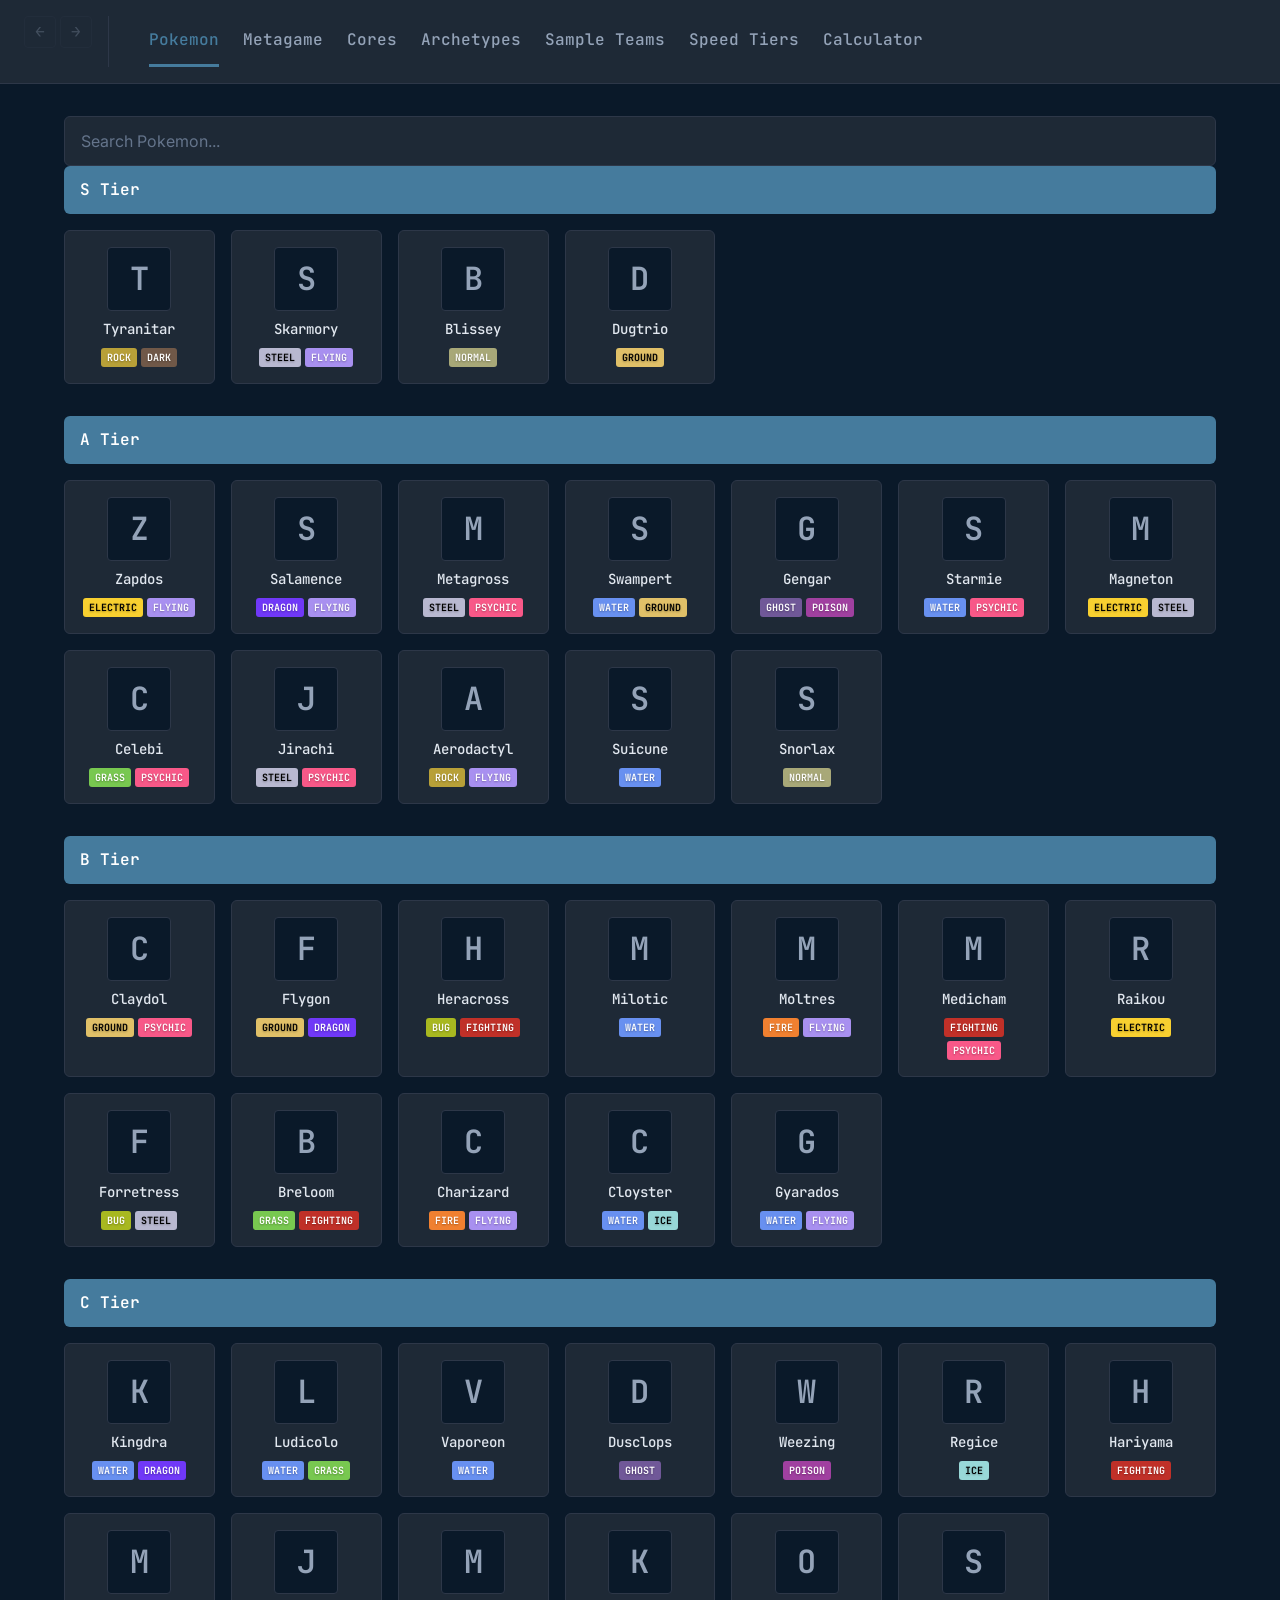
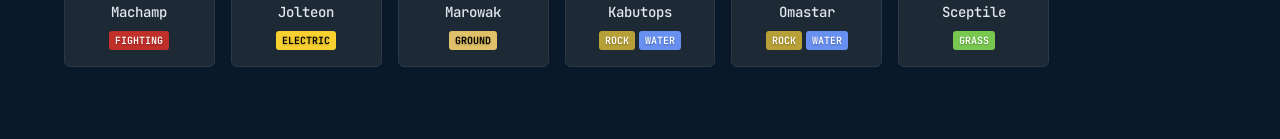
==== adv-ou/index.html @ 36fe1e34 "Fix nav buttons visibility and modal scroll reset - Give nav history buttons z-index 10000 to show a" ====
<!DOCTYPE html>
<html lang="en">
<head>
    <meta charset="UTF-8">
    <meta name="viewport" content="width=device-width, initial-scale=1.0">
    <title>ADV OU Knowledge Base</title>

    <!-- Google Fonts -->
    <link rel="preconnect" href="https://fonts.googleapis.com">
    <link rel="preconnect" href="https://fonts.gstatic.com" crossorigin>
    <link href="https://fonts.googleapis.com/css2?family=Inter:wght@400;500;600;700&family=JetBrains+Mono:wght@400;500;600;700&display=swap" rel="stylesheet">

    <!-- CSS -->
    <link rel="stylesheet" href="css/reset.css">
    <link rel="stylesheet" href="css/variables.css">
    <link rel="stylesheet" href="css/typography.css">
    <link rel="stylesheet" href="css/components.css">
    <link rel="stylesheet" href="css/layout.css">
    <link rel="stylesheet" href="css/utilities.css">

    <style>
        /* Legacy compatibility - maps old JS-generated styles to new design system */

        /* Section visibility (used by JS) */
        .section { display: none; }
        .section.active { display: block; animation: fadeIn var(--transition-normal); }

        /* Card styling overrides for JS-generated content */
        .card { margin-bottom: var(--space-4); }
        .card h2 { color: var(--color-sapphire); margin-bottom: var(--space-3); }
        .card h3 { margin-top: var(--space-4); margin-bottom: var(--space-2); }
        .card p, .card li { color: var(--color-text-secondary); }
        .card ul { padding-left: var(--space-5); margin: var(--space-2) 0; list-style: disc; }

        /* Pokemon header in detail view */
        .pokemon-header {
            display: flex;
            justify-content: space-between;
            align-items: center;
            flex-wrap: wrap;
            gap: var(--space-3);
            margin-bottom: var(--space-4);
        }

        /* Pokemon link badges (clickable Pokemon names) */
        .pokemon-link { cursor: pointer; }
        .pokemon-link:hover { opacity: 0.8; }

        /* Speed value highlight */
        .speed-value {
            font-family: var(--font-mono);
            font-weight: var(--font-weight-semibold);
            color: var(--color-electric);
        }

        /* Highlight effect for navigation */
        .highlight {
            animation: highlightPulse 2s ease-out;
        }

        @keyframes highlightPulse {
            0% { box-shadow: 0 0 0 4px var(--color-sapphire); }
            100% { box-shadow: none; }
        }

        /* Link tags for cores/archetypes */
        .link-tag {
            display: inline-block;
            font-family: var(--font-mono);
            font-size: var(--text-xs);
            padding: var(--space-1) var(--space-2);
            margin: 2px;
            border-radius: var(--radius-sm);
            background: var(--color-bg-primary);
            border: 1px solid var(--color-sapphire);
            color: var(--color-sapphire);
            cursor: pointer;
            transition: all var(--transition-fast);
        }

        .link-tag:hover {
            background: var(--color-sapphire);
            color: white;
        }

        .link-tag.team-link {
            border-color: var(--color-emerald);
            color: var(--color-emerald);
        }

        .link-tag.team-link:hover {
            background: var(--color-emerald);
            color: white;
        }

        /* Navigation history buttons - must be above modal */
        .nav-history-buttons {
            display: flex;
            gap: 4px;
            margin-right: var(--space-4);
            padding-right: var(--space-4);
            border-right: 1px solid var(--color-border);
            position: relative;
            z-index: 10000;
        }

        .nav-history-btn {
            background: var(--color-bg-surface);
            color: var(--color-text-primary);
            border: 1px solid var(--color-border);
            border-radius: var(--radius-sm);
            width: 32px;
            height: 32px;
            font-size: 16px;
            cursor: pointer;
            transition: all var(--transition-fast);
            display: flex;
            align-items: center;
            justify-content: center;
            font-family: var(--font-mono);
            position: relative;
            z-index: 10000;
        }

        /* Active/enabled state */
        .nav-history-btn:not(:disabled):hover {
            background: var(--color-sapphire);
            border-color: var(--color-sapphire);
            color: white;
            transform: translateY(-1px);
        }

        .nav-history-btn:not(:disabled):active {
            transform: translateY(0);
        }

        /* Disabled state - looks unavailable, not error */
        .nav-history-btn:disabled {
            opacity: 0.3;
            cursor: not-allowed;
            background: var(--color-bg-surface);
            border-color: var(--color-border);
            color: var(--color-text-secondary);
        }

        /* Remove any red/error styling */
        .nav-history-btn:disabled::before {
            content: none;
        }

        /* Highlighted set in Pokemon detail */
        .set-highlighted {
            border: 2px solid var(--color-sapphire) !important;
            box-shadow: 0 0 12px rgba(69, 123, 157, 0.4);
        }

        /* Modal scroll lock - when body is locked */
        body.modal-open {
            overflow: hidden !important;
        }
    </style>
</head>
<body>
    <!-- Navigation -->
    <nav class="nav-tabs">
        <div class="nav-history-buttons">
            <button id="nav-back" class="nav-history-btn" onclick="navigateBack()" disabled title="Go Back">←</button>
            <button id="nav-forward" class="nav-history-btn" onclick="navigateForward()" disabled title="Go Forward">→</button>
        </div>
        <a href="#" class="nav-tab active" data-section="pokemon">Pokemon</a>
        <a href="#" class="nav-tab" data-section="metagame">Metagame</a>
        <a href="#" class="nav-tab" data-section="cores">Cores</a>
        <a href="#" class="nav-tab" data-section="archetypes">Archetypes</a>
        <a href="#" class="nav-tab" data-section="teams">Sample Teams</a>
        <a href="#" class="nav-tab" data-section="speed">Speed Tiers</a>
        <a href="#" class="nav-tab" data-section="calculator">Calculator</a>
    </nav>

    <!-- Main Content -->
    <main class="main-content">
        <div class="container">
        <!-- Pokemon Section -->
        <section id="pokemon" class="section active">
            <input type="text" class="search-box" id="pokemon-search" placeholder="Search Pokemon...">
            <div id="pokemon-list"></div>
        </section>

        <!-- Metagame Section -->
        <section id="metagame" class="section">
            <div id="metagame-content"></div>
        </section>

        <!-- Cores Section -->
        <section id="cores" class="section">
            <div id="cores-content"></div>
        </section>

        <!-- Archetypes Section -->
        <section id="archetypes" class="section">
            <div id="archetypes-content"></div>
        </section>

        <!-- Sample Teams Section -->
        <section id="teams" class="section">
            <input type="text" class="search-box" id="teams-search" placeholder="Search teams by name, Pokemon, or archetype...">
            <div id="teams-content"></div>
        </section>

        <!-- Speed Tiers Section -->
        <section id="speed" class="section">
            <div id="speed-content"></div>
        </section>

        <!-- Calculator Section -->
        <section id="calculator" class="section">
            <div class="calc-section">
                <h2 class="card-title mb-4">Damage Calculator</h2>
                <p class="text-secondary mb-4">Select attacker, defender, and move to calculate damage.</p>

                <label class="font-medium text-sm mb-1 block">Attacker:</label>
                <select class="calc-select" id="calc-attacker"></select>

                <label class="font-medium text-sm mb-1 block mt-3">Attacker Set:</label>
                <select class="calc-select" id="calc-attacker-set"></select>

                <label class="font-medium text-sm mb-1 block mt-3">Move:</label>
                <select class="calc-select" id="calc-move"></select>

                <label class="font-medium text-sm mb-1 block mt-3">Defender:</label>
                <select class="calc-select" id="calc-defender"></select>

                <label class="font-medium text-sm mb-1 block mt-3">Defender Set:</label>
                <select class="calc-select" id="calc-defender-set"></select>

                <button class="calc-btn" id="calc-btn">Calculate Damage</button>

                <div class="calc-result hidden" id="calc-result"></div>
            </div>
        </section>
        </div><!-- /.container -->
    </main>

    <!-- Detail View Modal -->
    <div class="detail-view" id="detail-view">
        <div class="detail-content" id="detail-content"></div>
    </div>

    <script>
        // Global data storage
        let pokemonData = {};
        let metagameData = {};
        let sampleTeamsData = {};
        let speedTiersData = {};

        // Type colors
        const typeColors = {
            'Normal': '#A8A878', 'Fire': '#F08030', 'Water': '#6890F0',
            'Electric': '#F8D030', 'Grass': '#78C850', 'Ice': '#98D8D8',
            'Fighting': '#C03028', 'Poison': '#A040A0', 'Ground': '#E0C068',
            'Flying': '#A890F0', 'Psychic': '#F85888', 'Bug': '#A8B820',
            'Rock': '#B8A038', 'Ghost': '#705898', 'Dragon': '#7038F8',
            'Dark': '#705848', 'Steel': '#B8B8D0'
        };

        // =========================
        // Sprite System
        // =========================

        // Normalize Pokemon name for sprite URL (handles special cases)
        function normalizePokemonName(name) {
            if (!name) return '';
            return name
                .toLowerCase()
                .replace(/['']/g, '')      // Remove apostrophes (Mr. Mime -> mr-mime)
                .replace(/[.]/g, '')       // Remove periods (Mr. -> Mr)
                .replace(/♀/g, '-f')       // Female symbol
                .replace(/♂/g, '-m')       // Male symbol
                .replace(/\s+/g, '')       // Remove spaces
                .replace(/:/g, '')         // Remove colons
                .replace(/-o$/g, '-o')     // Keep -o suffix (Porygon2 special case)
                .replace(/é/g, 'e');       // Accent characters
        }

        // Special name mappings for Pokemon Showdown sprites
        const spriteNameMap = {
            'nidoran-f': 'nidoranf',
            'nidoran-m': 'nidoranm',
            'mr.mime': 'mrmime',
            'mr. mime': 'mrmime',
            'ho-oh': 'hooh',
            'porygon2': 'porygon2',
            'porygon-z': 'porygonz'
        };

        // Get sprite URL for a Pokemon (uses Pokemon Showdown Gen 3 sprites)
        function getSpriteUrl(name) {
            let normalized = normalizePokemonName(name);
            // Check for special mappings
            if (spriteNameMap[normalized]) {
                normalized = spriteNameMap[normalized];
            }
            // Pokemon Showdown Gen 3 sprites (front)
            return `https://play.pokemonshowdown.com/sprites/gen3/${normalized}.png`;
        }

        // Get animated sprite URL (for detail views)
        function getAnimatedSpriteUrl(name) {
            let normalized = normalizePokemonName(name);
            if (spriteNameMap[normalized]) {
                normalized = spriteNameMap[normalized];
            }
            // Pokemon Showdown animated sprites
            return `https://play.pokemonshowdown.com/sprites/ani/${normalized}.gif`;
        }

        // Create sprite element with fallback
        function createSprite(name, size = 40, animated = false) {
            const url = animated ? getAnimatedSpriteUrl(name) : getSpriteUrl(name);
            const fallbackInitial = name ? name.charAt(0).toUpperCase() : '?';
            return `<img
                src="${url}"
                alt="${name}"
                class="pokemon-sprite"
                style="width: ${size}px; height: ${size}px; image-rendering: pixelated;"
                onerror="this.style.display='none'; this.nextElementSibling.style.display='inline-flex';"
            ><span class="sprite-fallback" style="display: none; width: ${size}px; height: ${size}px; font-size: ${Math.floor(size/2)}px;">${fallbackInitial}</span>`;
        }

        // =========================
        // Pokepaste Export
        // =========================

        // Generate Pokepaste format for a set
        function generatePokepaste(pokemonName, ability, set) {
            const lines = [];
            // Pokemon @ Item
            lines.push(`${pokemonName} @ ${set.item}`);
            // Ability
            lines.push(`Ability: ${ability}`);
            // EVs
            lines.push(`EVs: ${set.evs}`);
            // Nature
            const nature = set.nature.split(' / ')[0]; // Take first if multiple options
            lines.push(`${nature} Nature`);
            // Moves
            set.moves.forEach(move => {
                // Clean up move names (handle "Move1 / Move2" options)
                const cleanMove = move.split(' / ')[0];
                lines.push(`- ${cleanMove}`);
            });
            return lines.join('\n');
        }

        // Copy to clipboard function
        function copyPokepaste(pokemonKey, setKey) {
            const mon = pokemonData.pokemon[pokemonKey];
            if (!mon || !mon.sets || !mon.sets[setKey]) return;

            const paste = generatePokepaste(mon.name, mon.ability, mon.sets[setKey]);

            navigator.clipboard.writeText(paste).then(() => {
                // Show feedback
                const btn = document.querySelector(`[data-copy="${pokemonKey}-${setKey}"]`);
                if (btn) {
                    const originalText = btn.textContent;
                    btn.textContent = 'Copied!';
                    btn.classList.add('btn-success');
                    setTimeout(() => {
                        btn.textContent = originalText;
                        btn.classList.remove('btn-success');
                    }, 1500);
                }
            }).catch(err => {
                console.error('Failed to copy:', err);
                alert('Failed to copy to clipboard');
            });
        }

        // Move type database (common ADV OU moves)
        const moveTypes = {
            // Normal
            'Body Slam': 'Normal', 'Double-Edge': 'Normal', 'Explosion': 'Normal', 'Facade': 'Normal',
            'Fake Out': 'Normal', 'Frustration': 'Normal', 'Hyper Beam': 'Normal', 'Protect': 'Normal',
            'Rapid Spin': 'Normal', 'Return': 'Normal', 'Self-Destruct': 'Normal', 'Selfdestruct': 'Normal',
            'Wish': 'Normal', 'Substitute': 'Normal', 'Baton Pass': 'Normal', 'Roar': 'Normal',
            'Whirlwind': 'Normal', 'Belly Drum': 'Normal', 'Soft-Boiled': 'Normal', 'Softboiled': 'Normal',
            'Heal Bell': 'Normal', 'Aromatherapy': 'Normal', 'Sleep Talk': 'Normal', 'Swords Dance': 'Normal',
            // Fire
            'Fire Blast': 'Fire', 'Flamethrower': 'Fire', 'Overheat': 'Fire', 'Will-O-Wisp': 'Fire',
            'Hidden Power Fire': 'Fire', 'HP Fire': 'Fire', 'Sunny Day': 'Fire', 'Fire Punch': 'Fire',
            // Water
            'Surf': 'Water', 'Hydro Pump': 'Water', 'Ice Beam': 'Ice', 'Rain Dance': 'Water',
            'Waterfall': 'Water', 'Hidden Power Water': 'Water',
            // Electric
            'Thunderbolt': 'Electric', 'Thunder': 'Electric', 'Thunder Wave': 'Electric',
            'Hidden Power Electric': 'Electric', 'Volt Tackle': 'Electric',
            // Grass
            'Giga Drain': 'Grass', 'Leech Seed': 'Grass', 'Hidden Power Grass': 'Grass', 'HP Grass': 'Grass',
            'Spore': 'Grass', 'Sleep Powder': 'Grass', 'Stun Spore': 'Grass', 'Synthesis': 'Grass',
            // Ice
            'Ice Beam': 'Ice', 'Blizzard': 'Ice', 'Ice Punch': 'Ice', 'Hidden Power Ice': 'Ice', 'HP Ice': 'Ice',
            // Fighting
            'Focus Punch': 'Fighting', 'Brick Break': 'Fighting', 'Cross Chop': 'Fighting',
            'Hi Jump Kick': 'Fighting', 'Superpower': 'Fighting', 'Mach Punch': 'Fighting',
            'Sky Uppercut': 'Fighting', 'Bulk Up': 'Fighting', 'Counter': 'Fighting',
            // Poison
            'Sludge Bomb': 'Poison', 'Toxic': 'Poison', 'Poison Jab': 'Poison',
            // Ground
            'Earthquake': 'Ground', 'Hidden Power Ground': 'Ground', 'HP Ground': 'Ground',
            'Spikes': 'Ground', 'Sand-Attack': 'Ground',
            // Flying
            'Aerial Ace': 'Flying', 'Drill Peck': 'Flying', 'Hidden Power Flying': 'Flying', 'HP Flying': 'Flying',
            'Sky Attack': 'Flying',
            // Psychic
            'Psychic': 'Psychic', 'Calm Mind': 'Psychic', 'Hypnosis': 'Psychic', 'Rest': 'Psychic',
            'Reflect': 'Psychic', 'Light Screen': 'Psychic', 'Trick': 'Psychic', 'Agility': 'Psychic',
            'Recover': 'Normal', 'Cosmic Power': 'Psychic',
            // Bug
            'Megahorn': 'Bug', 'Signal Beam': 'Bug', 'Hidden Power Bug': 'Bug', 'HP Bug': 'Bug',
            'Silver Wind': 'Bug', 'U-turn': 'Bug',
            // Rock
            'Rock Slide': 'Rock', 'Stone Edge': 'Rock', 'Hidden Power Rock': 'Rock', 'HP Rock': 'Rock',
            'Stealth Rock': 'Rock', 'Rock Tomb': 'Rock', 'Sandstorm': 'Rock',
            // Ghost
            'Shadow Ball': 'Ghost', 'Shadow Punch': 'Ghost', 'Destiny Bond': 'Ghost', 'Memento': 'Dark',
            'Pain Split': 'Normal', 'Perish Song': 'Normal',
            // Dragon
            'Dragon Claw': 'Dragon', 'Dragon Dance': 'Dragon', 'Dragonbreath': 'Dragon',
            'Outrage': 'Dragon', 'Hidden Power Dragon': 'Dragon',
            // Dark
            'Crunch': 'Dark', 'Pursuit': 'Dark', 'Taunt': 'Dark', 'Knock Off': 'Dark', 'Thief': 'Dark',
            'Mean Look': 'Normal', 'Torment': 'Dark',
            // Steel
            'Meteor Mash': 'Steel', 'Iron Tail': 'Steel', 'Metal Claw': 'Steel', 'Hidden Power Steel': 'Steel',
            // Status/Other commonly seen
            'Seismic Toss': 'Fighting', 'Night Shade': 'Ghost', 'Haze': 'Ice', 'Encore': 'Normal',
            'Disable': 'Normal', 'Endure': 'Normal', 'Flail': 'Normal', 'Reversal': 'Fighting',
            'Mirror Coat': 'Psychic', 'Refresh': 'Normal', 'Thunder Punch': 'Electric', 'Ice Punch': 'Ice',
            'Fire Punch': 'Fire', 'Dynamic Punch': 'Fighting', 'Thunderpunch': 'Electric', 'Firepunch': 'Fire',
            'Icepunch': 'Ice'
        };

        // Helper: Get move badge with type color
        function createMoveBadge(moveName) {
            const type = moveTypes[moveName] || 'Normal';
            const bgColor = typeColors[type] || '#A8A878';
            const textColor = getTextColor(bgColor);
            return `<span class="move-badge" style="background: ${bgColor}; color: ${textColor}; border: none;">${moveName}</span>`;
        }

        // Helper: Get Pokemon key from name
        function getPokemonKeyByName(name) {
            const pokemon = pokemonData.pokemon || {};
            for (const [key, mon] of Object.entries(pokemon)) {
                if (mon.name.toLowerCase() === name.toLowerCase()) return key;
            }
            return null;
        }

        // Helper: Calculate if text should be light or dark based on background
        function getTextColor(hexColor) {
            const hex = hexColor.replace('#', '');
            const r = parseInt(hex.substr(0, 2), 16);
            const g = parseInt(hex.substr(2, 2), 16);
            const b = parseInt(hex.substr(4, 2), 16);
            const brightness = (r * 299 + g * 587 + b * 114) / 1000;
            return brightness > 128 ? '#000000' : '#FFFFFF';
        }

        // Helper: Get type gradient and text color for a Pokemon name
        function getTypeStyle(name) {
            const key = getPokemonKeyByName(name);
            if (!key) return { gradient: 'linear-gradient(90deg, #705898, #705898)', textColor: '#FFFFFF' };
            const mon = pokemonData.pokemon[key];
            if (!mon || !mon.types) return { gradient: 'linear-gradient(90deg, #705898, #705898)', textColor: '#FFFFFF' };

            const type1 = typeColors[mon.types[0]] || '#705898';
            const type2 = mon.types[1] ? typeColors[mon.types[1]] : type1;
            // Use darker of the two type colors to determine text color
            const textColor = getTextColor(type1);
            return {
                gradient: `linear-gradient(90deg, ${type1} 50%, ${type2} 50%)`,
                textColor: textColor
            };
        }

        // Helper: Create clickable Pokemon badge with sprite and type colors
        function createPokemonBadge(name, showSprite = true) {
            const key = getPokemonKeyByName(name);
            const style = getTypeStyle(name);
            const onclick = key ? `onclick="showPokemonDetail('${key}')"` : '';
            const spriteHtml = showSprite ? createSprite(name, 36) : '';
            return `<span class="pokemon-badge" ${onclick} style="background: ${style.gradient}; color: ${style.textColor}; cursor: ${key ? 'pointer' : 'default'}; text-shadow: ${style.textColor === '#000000' ? 'none' : '1px 1px 2px rgba(0,0,0,0.5)'};">${spriteHtml}<span class="pokemon-badge-name">${name}</span></span>`;
        }

        // Helper: Create sprite-only display (for team grids)
        function createSpriteOnly(name, size = 48) {
            const key = getPokemonKeyByName(name);
            const onclick = key ? `onclick="showPokemonDetail('${key}')"` : '';
            return `<div class="sprite-container" ${onclick} title="${name}" style="cursor: ${key ? 'pointer' : 'default'};">
                ${createSprite(name, size)}
                <span class="sprite-label">${name}</span>
            </div>`;
        }

        // =========================
        // Modular Linking System
        // =========================

        // Normalize Pokemon name for comparison
        function normalizeName(name) {
            return name.toLowerCase().replace(/[^a-z0-9]/g, '');
        }

        // Check if a Pokemon list contains a specific Pokemon
        function listContainsPokemon(list, pokemon) {
            const normalizedPokemon = normalizeName(pokemon);
            return list.some(p => normalizeName(p) === normalizedPokemon);
        }

        // Check if a Pokemon list contains ALL Pokemon from another list
        function listContainsAllPokemon(haystack, needles) {
            return needles.every(needle => listContainsPokemon(haystack, needle));
        }

        // Find ALL teams that contain ALL of the given Pokemon
        function findTeamsContainingPokemon(pokemonList) {
            const teams = sampleTeamsData.sample_teams || {};
            const matches = [];

            Object.entries(teams).forEach(([archKey, archetype]) => {
                archetype.teams.forEach(team => {
                    if (listContainsAllPokemon(team.team, pokemonList)) {
                        matches.push({
                            teamName: team.name,
                            teamId: team.name.toLowerCase().replace(/[^a-z0-9]/g, '-'),
                            archetype: archetype.archetype,
                            author: team.author,
                            pokemon: team.team
                        });
                    }
                });
            });

            return matches;
        }

        // Find ALL archetypes that have ALL of the given Pokemon in their key_pokemon
        function findArchetypesContainingPokemon(pokemonList) {
            const archetypes = metagameData.archetypes || {};
            const matches = [];

            Object.entries(archetypes).forEach(([key, arch]) => {
                if (listContainsAllPokemon(arch.key_pokemon || [], pokemonList)) {
                    matches.push({ key, name: arch.name, keyPokemon: arch.key_pokemon });
                }
            });

            return matches;
        }

        // Find ALL cores where ALL Pokemon are in the given list
        function findCoresInPokemonList(pokemonList) {
            const cores = metagameData.key_cores || {};
            const matches = [];

            Object.entries(cores).forEach(([key, core]) => {
                if (listContainsAllPokemon(pokemonList, core.pokemon)) {
                    matches.push({ key, pokemon: core.pokemon, type: core.type });
                }
            });

            return matches;
        }

        // Parse a key feature to extract Pokemon and set hint
        // Handles: "HP Fire Magneton" -> link to Magneton's HP Fire set
        // Handles: "Crocune" -> link to Suicune's Calm Mind set
        // Handles: "SkarmBliss" -> link to Skarmory + Blissey core
        function parseFeature(feature) {
            const featureLower = feature.toLowerCase();

            // Known Pokemon names to look for
            const pokemonNames = Object.keys(pokemonData.pokemon || {});

            // Famous set nicknames (direct Pokemon + set mapping)
            const famousSetNames = {
                'crocune': { pokemon: 'suicune', setHint: 'calm_mind' },
                'manacune': { pokemon: 'suicune', setHint: 'calm' },
                'mixmence': { pokemon: 'salamence', setHint: 'mixed' },
                'mixed salamence': { pokemon: 'salamence', setHint: 'mixed' },
                'mixtar': { pokemon: 'tyranitar', setHint: 'mixed' },
                'ddtar': { pokemon: 'tyranitar', setHint: 'dragon_dance' },
                'dd tyranitar': { pokemon: 'tyranitar', setHint: 'dragon_dance' },
                'bkctar': { pokemon: 'tyranitar', setHint: 'physical' },
                'houdini': { pokemon: 'metagross', setHint: 'choice_band' },
                'houdini metagross': { pokemon: 'metagross', setHint: 'choice_band' }
            };

            // Check for famous set names first
            for (const [pattern, info] of Object.entries(famousSetNames)) {
                if (featureLower.includes(pattern)) {
                    const pokemonKey = Object.keys(pokemonData.pokemon || {}).find(k =>
                        pokemonData.pokemon[k].name.toLowerCase() === info.pokemon
                    );
                    if (pokemonKey) {
                        const mon = pokemonData.pokemon[pokemonKey];
                        // Find matching set
                        if (mon.sets) {
                            const matchedSet = Object.keys(mon.sets).find(sk =>
                                sk.toLowerCase().includes(info.setHint) || info.setHint.includes(sk.toLowerCase())
                            );
                            if (matchedSet) {
                                return { type: 'pokemonSet', pokemonKey, setKey: matchedSet };
                            }
                        }
                        return { type: 'pokemon', pokemonKey };
                    }
                }
            }

            // Core patterns (compound names and full names)
            const corePatterns = {
                'skarmbliss': ['Skarmory', 'Blissey'],
                'skarm bliss': ['Skarmory', 'Blissey'],
                'skarmdug': ['Skarmory', 'Dugtrio'],
                'skarm dug': ['Skarmory', 'Dugtrio'],
                'skarmmag': ['Skarmory', 'Magneton'],
                'skarm mag': ['Skarmory', 'Magneton'],
                'dragmag': ['Salamence', 'Magneton'],
                'drag mag': ['Salamence', 'Magneton'],
                'magnecune': ['Magneton', 'Suicune'],
                'magcune': ['Magneton', 'Suicune'],
                'mag cune': ['Magneton', 'Suicune'],
                'magneton suicune': ['Magneton', 'Suicune'],
                'zapdug': ['Zapdos', 'Dugtrio'],
                'zap dug': ['Zapdos', 'Dugtrio'],
                'zapdos dugtrio': ['Zapdos', 'Dugtrio'],
                'milodol': ['Milotic', 'Claydol'],
                'milo dol': ['Milotic', 'Claydol'],
                'cunedol': ['Suicune', 'Claydol'],
                'cune dol': ['Suicune', 'Claydol'],
                'magdol': ['Magneton', 'Claydol'],
                'mag dol': ['Magneton', 'Claydol'],
                'forredol': ['Forretress', 'Claydol'],
                'forre dol': ['Forretress', 'Claydol'],
                'aerobi': ['Aerodactyl', 'Tyranitar'],
                'aero bi': ['Aerodactyl', 'Tyranitar']
            };

            // Check for core pattern
            for (const [pattern, corePokemon] of Object.entries(corePatterns)) {
                if (featureLower.includes(pattern)) {
                    return { type: 'core', pokemon: corePokemon };
                }
            }

            // Set hint patterns (look for these in features containing Pokemon names)
            const setHintPatterns = {
                'hp fire': 'hp_fire',
                'hp ice': 'hp_ice',
                'hp grass': 'hp_grass',
                'hp ground': 'hp_ground',
                'hp bug': 'hp_bug',
                'choice band': 'choice_band',
                'banded': 'choice_band',
                'cb ': 'choice_band',
                'dragon dance': 'dragon_dance',
                'dd ': 'dragon_dance',
                'calm mind': 'calm_mind',
                'cm ': 'calm_mind',
                'swords dance': 'swords_dance',
                'sd ': 'swords_dance',
                'agility': 'agility',
                'substitute': 'substitute',
                'sub ': 'substitute',
                'rest': 'rest',
                'offensive': 'offensive',
                'defensive': 'defensive',
                'physical': 'physical',
                'special': 'special',
                'mixed': 'mixed',
                'lead': 'lead',
                'liechi': 'liechi',
                'salac': 'salac',
                'curse': 'curse',
                'wish': 'wish',
                'endeavor': 'endeavor',
                'baton pass': 'baton_pass'
            };

            // Try to find a Pokemon name in the feature
            for (const pokemonKey of pokemonNames) {
                const mon = pokemonData.pokemon[pokemonKey];
                if (!mon) continue;

                const monNameLower = mon.name.toLowerCase();
                if (featureLower.includes(monNameLower)) {
                    // Found a Pokemon, now look for a set hint
                    let setHint = null;

                    // Check for set hint patterns
                    for (const [pattern, hint] of Object.entries(setHintPatterns)) {
                        if (featureLower.includes(pattern)) {
                            setHint = hint;
                            break;
                        }
                    }

                    // Try to match set key in the Pokemon's sets
                    if (setHint && mon.sets) {
                        const matchedSet = Object.keys(mon.sets).find(sk => {
                            const setNameLower = mon.sets[sk].name.toLowerCase();
                            return sk.toLowerCase().includes(setHint) ||
                                   setHint.includes(sk.toLowerCase()) ||
                                   setNameLower.includes(setHint.replace('_', ' '));
                        });
                        if (matchedSet) {
                            return { type: 'pokemonSet', pokemonKey, setKey: matchedSet };
                        }
                    }

                    return { type: 'pokemon', pokemonKey };
                }
            }

            // Check for archetype keywords
            const archetypeKeywords = {
                'spikes offense': 'spikes_offense',
                'spikes stall': 'stall',
                'special offense': 'special_offense_dugtrio',
                'hyper offense': 'hyper_offense',
                'tss': 'tss_balance',
                'balance': 'tss_balance',
                'stall': 'stall',
                'rain': 'rain_dance',
                'superman': 'superman',
                'breloom charizard': 'breloom_charizard_offense'
            };

            for (const [keyword, archKey] of Object.entries(archetypeKeywords)) {
                if (featureLower.includes(keyword)) {
                    const archetypes = metagameData.archetypes || {};
                    if (archetypes[archKey]) {
                        return { type: 'archetype', key: archKey, name: archetypes[archKey].name };
                    }
                }
            }

            // Try to match archetype names directly
            const archetypes = metagameData.archetypes || {};
            for (const [key, arch] of Object.entries(archetypes)) {
                const archNameLower = arch.name.toLowerCase();
                if (featureLower.includes(archNameLower) ||
                    archNameLower.includes(featureLower) ||
                    featureLower.split(' ')[0] === archNameLower.split(' ')[0]) {
                    return { type: 'archetype', key, name: arch.name };
                }
            }

            return null;
        }

        // Show Pokemon detail with a specific set highlighted
        function showPokemonDetailWithSet(pokemonKey, setKey = null) {
            showPokemonDetail(pokemonKey, setKey);
        }

        // Legacy compatibility - find archetypes for core
        function findArchetypesForCore(corePokemon) {
            return findArchetypesContainingPokemon(corePokemon);
        }

        // Legacy compatibility - find teams for archetype (now uses Pokemon matching)
        function findTeamsForArchetype(archetypeKey, archetypeName) {
            const archetypes = metagameData.archetypes || {};
            const arch = archetypes[archetypeKey];
            if (!arch) return [];

            // Find teams that contain at least 2 of the archetype's key Pokemon
            const teams = sampleTeamsData.sample_teams || {};
            const matches = [];

            Object.entries(teams).forEach(([archKey, archetype]) => {
                archetype.teams.forEach(team => {
                    const overlap = (arch.key_pokemon || []).filter(kp =>
                        listContainsPokemon(team.team, kp)
                    );
                    // Match if team has at least 2 key Pokemon from the archetype
                    if (overlap.length >= 2) {
                        matches.push({
                            teamName: team.name,
                            teamId: team.name.toLowerCase().replace(/[^a-z0-9]/g, '-'),
                            archetype: archetype.archetype,
                            author: team.author,
                            matchedPokemon: overlap
                        });
                    }
                });
            });

            return matches;
        }

        // Find cores that match a key feature
        function findCoreByFeature(feature) {
            const parsed = parseFeature(feature);
            if (parsed && parsed.type === 'core') {
                // Find the core that matches these Pokemon
                const cores = metagameData.key_cores || {};
                for (const [key, core] of Object.entries(cores)) {
                    if (listContainsAllPokemon(core.pokemon, parsed.pokemon) &&
                        listContainsAllPokemon(parsed.pokemon, core.pokemon)) {
                        return { key, core };
                    }
                }
            }
            return null;
        }


        // Find archetype that matches a key feature
        function findArchetypeByFeature(feature) {
            const archetypes = metagameData.archetypes || {};
            const featureLower = feature.toLowerCase();

            for (const [key, arch] of Object.entries(archetypes)) {
                const archName = arch.name.toLowerCase();
                if (archName.includes(featureLower) || featureLower.includes(archName.split(' ')[0])) {
                    return { key, archetype: arch };
                }
            }
            return null;
        }

        // =========================
        // Navigation History (Enhanced)
        // =========================
        const navHistory = [];
        let navHistoryIndex = -1;

        // Helper: Get current tab ID
        function getCurrentTabId() {
            const activeTab = document.querySelector('.nav-tab.active');
            return activeTab ? activeTab.dataset.section : 'pokemon';
        }

        // Helper: Get current app state (includes modal state)
        function getCurrentState() {
            const detailView = document.getElementById('detail-view');
            const detailOpen = detailView && detailView.classList.contains('active');
            const detailContent = document.getElementById('detail-content');

            return {
                tabId: getCurrentTabId(),
                scrollY: detailOpen ? parseInt(document.body.dataset.scrollY || 0) : window.scrollY,
                modalType: detailOpen ? 'pokemon' : null,
                modalKey: detailOpen && detailContent ? detailContent.dataset.pokemonKey : null,
                highlightSet: detailOpen && detailContent ? detailContent.dataset.highlightSet : null,
                timestamp: Date.now()
            };
        }

        // Helper: Add state to history
        function addToHistory(state) {
            // Remove any forward history when making new navigation
            navHistory.splice(navHistoryIndex + 1);

            // Add new state
            navHistory.push(state);
            navHistoryIndex = navHistory.length - 1;

            // Update button states
            updateNavButtons();
        }

        // Helper: Restore a history state
        function restoreState(state) {
            // Close any open modals first (without adding to history)
            const detailView = document.getElementById('detail-view');
            if (detailView && detailView.classList.contains('active')) {
                detailView.classList.remove('active');
                unlockBodyScroll();
            }

            // Switch to correct tab
            document.querySelectorAll('.nav-tab').forEach(t => t.classList.remove('active'));
            document.querySelectorAll('.section').forEach(s => s.classList.remove('active'));

            const tab = document.querySelector(`[data-section="${state.tabId}"]`);
            const section = document.getElementById(state.tabId);

            if (tab) tab.classList.add('active');
            if (section) section.classList.add('active');

            // Restore scroll position
            window.scrollTo(0, state.scrollY || 0);

            // Re-open modal if it was open
            if (state.modalType === 'pokemon' && state.modalKey) {
                setTimeout(() => {
                    showPokemonDetailInternal(state.modalKey, state.highlightSet);
                }, 50);
            }
        }

        // Navigate to a specific tab and scroll to element
        function navigateToSection(tabId, elementId = null, addToHistoryFlag = true) {
            // Save current state to history before navigating
            if (addToHistoryFlag) {
                addToHistory(getCurrentState());
            }

            // Close any open modal first
            const detailView = document.getElementById('detail-view');
            if (detailView && detailView.classList.contains('active')) {
                detailView.classList.remove('active');
                unlockBodyScroll();
            }

            // Switch tab
            document.querySelectorAll('.nav-tab').forEach(t => t.classList.remove('active'));
            document.querySelectorAll('.section').forEach(s => s.classList.remove('active'));

            document.querySelector(`[data-section="${tabId}"]`).classList.add('active');
            document.getElementById(tabId).classList.add('active');

            window.scrollTo(0, 0);

            // Highlight element if specified
            if (elementId) {
                setTimeout(() => {
                    const el = document.getElementById(elementId);
                    if (el) {
                        el.scrollIntoView({ behavior: 'smooth', block: 'center' });
                        el.classList.add('highlight');
                        setTimeout(() => el.classList.remove('highlight'), 2000);
                    }
                }, 100);
            }
        }

        function navigateBack() {
            if (navHistoryIndex > 0) {
                navHistoryIndex--;
                const state = navHistory[navHistoryIndex];
                restoreState(state);
                updateNavButtons();
            }
        }

        function navigateForward() {
            if (navHistoryIndex < navHistory.length - 1) {
                navHistoryIndex++;
                const state = navHistory[navHistoryIndex];
                restoreState(state);
                updateNavButtons();
            }
        }

        function updateNavButtons() {
            const backBtn = document.getElementById('nav-back');
            const fwdBtn = document.getElementById('nav-forward');
            if (backBtn) backBtn.disabled = navHistoryIndex <= 0;
            if (fwdBtn) fwdBtn.disabled = navHistoryIndex >= navHistory.length - 1;
        }

        // =========================
        // Body Scroll Lock (for modals)
        // =========================
        function lockBodyScroll() {
            const scrollY = window.scrollY;
            document.body.dataset.scrollY = scrollY;
            document.body.style.overflow = 'hidden';
            document.body.style.position = 'fixed';
            document.body.style.top = `-${scrollY}px`;
            document.body.style.width = '100%';
            document.body.classList.add('modal-open');
        }

        function unlockBodyScroll() {
            const scrollY = document.body.dataset.scrollY;
            document.body.style.overflow = '';
            document.body.style.position = '';
            document.body.style.top = '';
            document.body.style.width = '';
            document.body.classList.remove('modal-open');

            if (scrollY) {
                window.scrollTo(0, parseInt(scrollY));
            }
        }

        // Handle key feature click - uses modular parseFeature system
        function handleFeatureClick(feature) {
            const parsed = parseFeature(feature);

            if (!parsed) return;

            switch (parsed.type) {
                case 'pokemonSet':
                    // Link to specific Pokemon set
                    showPokemonDetail(parsed.pokemonKey, parsed.setKey);
                    break;

                case 'pokemon':
                    // Link to Pokemon (no specific set)
                    showPokemonDetail(parsed.pokemonKey);
                    break;

                case 'core':
                    // Find the core that matches these Pokemon
                    const cores = metagameData.key_cores || {};
                    for (const [key, core] of Object.entries(cores)) {
                        if (listContainsAllPokemon(core.pokemon, parsed.pokemon) &&
                            listContainsAllPokemon(parsed.pokemon, core.pokemon)) {
                            navigateToSection('cores', `core-${key}`);
                            return;
                        }
                    }
                    break;

                case 'archetype':
                    navigateToSection('archetypes', `archetype-${parsed.key}`);
                    break;
            }
        }

        // Load JSON data
        async function loadData() {
            try {
                const [pokemonRes, metagameRes, teamsRes, speedRes] = await Promise.all([
                    fetch('knowledge_base/pokemon_sets.json'),
                    fetch('knowledge_base/metagame_overview.json'),
                    fetch('../adv-ou-sample-teams.json'),
                    fetch('../adv-ou-speed-tiers.json')
                ]);

                pokemonData = await pokemonRes.json();
                metagameData = await metagameRes.json();
                sampleTeamsData = await teamsRes.json();
                speedTiersData = await speedRes.json();

                renderPokemonList();
                renderMetagame();
                renderArchetypes();
                renderCores();
                renderSampleTeams();
                renderSpeedTiers();
                populateCalculator();
            } catch (error) {
                console.error('Error loading data:', error);
                document.getElementById('pokemon-list').innerHTML =
                    '<div class="card"><p>Error loading data. Make sure JSON files are accessible.</p></div>';
            }
        }

        // Render Pokemon list by viability tier
        function renderPokemonList(filter = '') {
            const container = document.getElementById('pokemon-list');
            const pokemon = pokemonData.pokemon || {};

            const tiers = { S: [], A: [], B: [], C: [] };

            Object.entries(pokemon).forEach(([key, mon]) => {
                if (filter && !mon.name.toLowerCase().includes(filter.toLowerCase())) return;
                if (tiers[mon.viability]) {
                    tiers[mon.viability].push({ key, ...mon });
                }
            });

            let html = '';

            ['S', 'A', 'B', 'C'].forEach(tier => {
                if (tiers[tier].length === 0) return;

                html += `
                    <div class="tier-section">
                        <div class="tier-header">${tier} Tier</div>
                        <div class="pokemon-grid">
                            ${tiers[tier].map(mon => `
                                <div class="pokemon-mini" onclick="showPokemonDetail('${mon.key}')">
                                    <div class="pokemon-mini-sprite">${createSprite(mon.name, 64)}</div>
                                    <strong class="pokemon-mini-name">${mon.name}</strong>
                                    <div class="pokemon-mini-types">
                                        ${mon.types.map(t => `<span class="type-badge type-${t.toLowerCase()}">${t}</span>`).join(' ')}
                                    </div>
                                </div>
                            `).join('')}
                        </div>
                    </div>
                `;
            });

            container.innerHTML = html || '<div class="card"><p>No Pokemon found.</p></div>';
        }

        // Internal modal open (doesn't add to history) - used by restoreState
        function showPokemonDetailInternal(key, highlightSetKey = null) {
            const mon = pokemonData.pokemon[key];
            if (!mon) return;

            // Store keys in detail-content for state restoration
            const detailContent = document.getElementById('detail-content');
            const detailView = document.getElementById('detail-view');
            detailContent.dataset.pokemonKey = key;
            detailContent.dataset.highlightSet = highlightSetKey || '';

            // Reset modal scroll to top (fixes scroll persisting between modals)
            detailView.scrollTop = 0;

            // Lock body scroll
            lockBodyScroll();

            const stats = mon.base_stats;

            let html = `
                <button class="close-btn" onclick="closeDetail()">← Back</button>
                <div class="pokemon-detail-header">
                    <div class="pokemon-detail-sprite">
                        ${createSprite(mon.name, 96, true)}
                    </div>
                    <div class="pokemon-detail-info">
                        <h2 class="pokemon-name">${mon.name}</h2>
                        <span class="viability-badge mb-2">${mon.viability} Tier</span>
                        <div class="mb-2">
                            ${mon.types.map(t => `<span class="type-badge type-${t.toLowerCase()}">${t}</span>`).join(' ')}
                        </div>
                        <p class="text-secondary">${mon.role}</p>
                    </div>
                </div>

                <h3 class="mb-3">Base Stats</h3>
                <div class="stats-grid mb-6">
                    <div><div class="stat-label">HP</div><div class="stat-value">${stats.hp}</div></div>
                    <div><div class="stat-label">Atk</div><div class="stat-value">${stats.atk}</div></div>
                    <div><div class="stat-label">Def</div><div class="stat-value">${stats.def}</div></div>
                    <div><div class="stat-label">SpA</div><div class="stat-value">${stats.spa}</div></div>
                    <div><div class="stat-label">SpD</div><div class="stat-value">${stats.spd}</div></div>
                    <div><div class="stat-label">Spe</div><div class="stat-value">${stats.spe}</div></div>
                </div>

                <h3 class="mb-3">Sets</h3>
            `;

            if (mon.sets) {
                Object.entries(mon.sets).forEach(([setKey, set]) => {
                    const isHighlighted = highlightSetKey && setKey === highlightSetKey;
                    html += `
                        <div class="set-card mb-4 ${isHighlighted ? 'set-highlighted' : ''}" id="set-${key}-${setKey}">
                            <div class="flex justify-between items-start">
                                <h4>${set.name}</h4>
                                <button class="btn btn-secondary text-xs" data-copy="${key}-${setKey}" onclick="copyPokepaste('${key}', '${setKey}')">Copy Set</button>
                            </div>
                            <p class="text-sm mt-2"><strong>Item:</strong> <span class="item-name">${set.item}</span> | <strong>Nature:</strong> ${set.nature}</p>
                            <p class="text-sm ev-spread"><strong>EVs:</strong> ${set.evs}</p>
                            <div class="moves-list mt-3 mb-3">
                                ${set.moves.map(m => createMoveBadge(m)).join('')}
                            </div>
                            <p class="text-secondary">${set.description}</p>
                            ${set.usage_tips ? `<p class="mt-2 text-emerald"><strong>Tips:</strong> ${set.usage_tips}</p>` : ''}
                        </div>
                    `;
                });
            }

            if (mon.checks_and_counters) {
                html += `
                    <h3 class="mt-6 mb-3">Checks & Counters</h3>
                    <div class="set-card">
                        <p class="mb-2"><strong class="text-ruby">Hard Counters:</strong> ${mon.checks_and_counters.hard_counters?.join(', ') || 'None'}</p>
                        <p class="mb-2"><strong class="text-electric">Soft Checks:</strong> ${mon.checks_and_counters.soft_checks?.join(', ') || 'None'}</p>
                        ${mon.checks_and_counters.notes ? `<p class="text-secondary mt-3" style="font-style: italic;">${mon.checks_and_counters.notes}</p>` : ''}
                    </div>
                `;
            }

            detailContent.innerHTML = html;
            document.getElementById('detail-view').classList.add('active');

            // Scroll to highlighted set if specified
            if (highlightSetKey) {
                setTimeout(() => {
                    const highlightedSet = document.getElementById(`set-${key}-${highlightSetKey}`);
                    if (highlightedSet) {
                        highlightedSet.scrollIntoView({ behavior: 'smooth', block: 'center' });
                    }
                }, 100);
            }
        }

        // Public modal open (adds to history)
        function showPokemonDetail(key, highlightSetKey = null) {
            // Add current state to history BEFORE opening modal
            addToHistory(getCurrentState());

            // Open modal internally
            showPokemonDetailInternal(key, highlightSetKey);

            // Add modal state to history
            addToHistory({
                tabId: getCurrentTabId(),
                scrollY: parseInt(document.body.dataset.scrollY || 0),
                modalType: 'pokemon',
                modalKey: key,
                highlightSet: highlightSetKey,
                timestamp: Date.now()
            });
        }

        function closeDetail() {
            const detailView = document.getElementById('detail-view');
            detailView.classList.remove('active');

            // Restore body scroll
            unlockBodyScroll();

            // Add closed state to history
            addToHistory(getCurrentState());
        }

        // Render metagame overview
        function renderMetagame() {
            const container = document.getElementById('metagame-content');
            const meta = metagameData;

            let html = `
                <div class="card">
                    <h2>Metagame Characteristics</h2>
                    <ul class="mt-3">
                        <li class="mb-2"><strong class="text-sapphire">Pace:</strong> ${meta.metagame_characteristics?.pace}</li>
                        <li class="mb-2"><strong class="text-sapphire">Dominant Style:</strong> ${meta.metagame_characteristics?.dominant_playstyle}</li>
                        <li class="mb-2"><strong class="text-sapphire">Key Mechanic:</strong> ${meta.metagame_characteristics?.key_mechanic}</li>
                        <li class="mb-2"><strong class="text-sapphire">Weather:</strong> ${meta.metagame_characteristics?.weather}</li>
                        <li class="mb-2"><strong class="text-sapphire">Trapping:</strong> ${meta.metagame_characteristics?.trapping}</li>
                    </ul>
                </div>

                <div class="card">
                    <h2>Clauses</h2>
                    <ul class="mt-3">
                        ${Object.entries(meta.clauses || {}).map(([k, v]) =>
                            `<li class="mb-2"><strong>${k.replace(/_/g, ' ').replace(/\b\w/g, c => c.toUpperCase())}:</strong> <span class="text-secondary">${v}</span></li>`
                        ).join('')}
                    </ul>
                </div>

                <div class="card">
                    <h2>Unique Gen 3 Mechanics</h2>
                    <ul class="mt-3">
                        <li class="mb-2"><strong>Explosion/Self-Destruct:</strong> <span class="text-secondary">${meta.unique_gen3_mechanics?.explosion_self_destruct}</span></li>
                        <li class="mb-2"><strong>Critical Hits:</strong> <span class="text-secondary">${meta.unique_gen3_mechanics?.critical_hits}</span></li>
                        <li class="mb-2"><strong>Sleep Duration:</strong> <span class="text-secondary">${meta.unique_gen3_mechanics?.sleep_duration}</span></li>
                        <li class="mb-2"><strong>Sandstorm:</strong> <span class="text-secondary">${meta.unique_gen3_mechanics?.sandstorm_effect}</span></li>
                        <li class="mb-2"><strong>Spikes Damage:</strong> <span class="font-mono">1 layer = 12.5%, 2 layers = 16.67%, 3 layers = 25%</span></li>
                        <li class="mb-2"><strong>Taunt Duration:</strong> <span class="text-secondary">${meta.unique_gen3_mechanics?.taunt_duration}</span></li>
                        <li class="mb-2"><strong>Encore Duration:</strong> <span class="text-secondary">${meta.unique_gen3_mechanics?.encore_duration}</span></li>
                    </ul>
                </div>

                <div class="card">
                    <h2>Trapping Guide</h2>

                    <div class="set-card mt-4">
                        <h4>Dugtrio (Arena Trap)</h4>
                        <p class="mt-2"><strong class="text-ruby">Targets:</strong> ${meta.trapping_guide?.dugtrio?.common_targets?.join(', ')}</p>
                        <p class="text-secondary mt-2">${meta.trapping_guide?.dugtrio?.notes}</p>
                        ${meta.trapping_guide?.dugtrio?.common_set ? `<p class="mt-2"><strong>Common Set:</strong> <span class="font-mono text-sm">${meta.trapping_guide.dugtrio.common_set}</span></p>` : ''}
                        ${meta.trapping_guide?.dugtrio?.bulky_variant ? `<p class="mt-2"><strong>Bulky Variant:</strong> <span class="font-mono text-sm">${meta.trapping_guide.dugtrio.bulky_variant}</span></p>` : ''}
                    </div>

                    <div class="set-card mt-4">
                        <h4>Magneton (Magnet Pull)</h4>
                        <p class="mt-2"><strong class="text-ruby">Targets:</strong> ${meta.trapping_guide?.magneton?.common_targets?.join(', ')}</p>
                        <p class="text-secondary mt-2">${meta.trapping_guide?.magneton?.notes}</p>
                        ${meta.trapping_guide?.magneton?.common_sets ? `
                            <p class="mt-2"><strong>HP Fire Set:</strong> <span class="font-mono text-sm">${meta.trapping_guide.magneton.common_sets.hp_fire || ''}</span></p>
                            <p class="mt-2"><strong>Magnet Item:</strong> <span class="font-mono text-sm">${meta.trapping_guide.magneton.common_sets.magnet_item || ''}</span></p>
                            <p class="mt-2"><strong>Endure Salac:</strong> <span class="font-mono text-sm">${meta.trapping_guide.magneton.common_sets.endure_salac || ''}</span></p>
                        ` : ''}
                    </div>

                    ${meta.trapping_guide?.counter_trapping ? `
                        <div class="set-card mt-4">
                            <h4>Counter-Trapping</h4>
                            <p class="text-secondary mt-2">${meta.trapping_guide.counter_trapping.description}</p>
                            <p class="mt-2"><strong class="text-emerald">Importance:</strong> ${meta.trapping_guide.counter_trapping.importance}</p>
                            ${meta.trapping_guide.counter_trapping.yolo_skarm ? `<p class="mt-2"><strong>Yolo Skarm:</strong> <span class="text-secondary">${meta.trapping_guide.counter_trapping.yolo_skarm}</span></p>` : ''}
                        </div>
                    ` : ''}
                </div>
            `;

            container.innerHTML = html;
        }

        // Render archetypes
        function renderArchetypes() {
            const container = document.getElementById('archetypes-content');
            const archetypes = metagameData.archetypes || {};

            let html = '<div class="info-grid">';

            Object.entries(archetypes).forEach(([key, arch]) => {
                // Find cores where ALL core Pokemon are in this archetype's key_pokemon
                const relatedCores = findCoresInPokemonList(arch.key_pokemon || []);
                // Find teams that have at least 2 key Pokemon from this archetype
                const relatedTeams = findTeamsForArchetype(key, arch.name);

                html += `
                    <div class="card" id="archetype-${key}">
                        <h2 class="card-title">${arch.name}</h2>
                        <p class="text-secondary mb-4">${arch.description}</p>
                        <h3 class="section-subheader mt-4">Key Pokemon</h3>
                        <div class="moves-list">
                            ${arch.key_pokemon.map(p => createPokemonBadge(p)).join('')}
                        </div>
                        ${relatedCores.length > 0 ? `
                            <h3 class="section-subheader">Related Cores</h3>
                            <div class="moves-list">
                                ${relatedCores.map(c => `<span class="link-tag" onclick="navigateToSection('cores', 'core-${c.key}')">${c.pokemon.join(' + ')}</span>`).join('')}
                            </div>
                        ` : ''}
                        <h3 class="section-subheader">Gameplan</h3>
                        <p class="card-body">${arch.gameplan}</p>
                        ${arch.notes ? `<p class="text-secondary mt-3" style="font-style: italic;">${arch.notes}</p>` : ''}
                        ${relatedTeams.length > 0 ? `
                            <h3 class="section-subheader">Sample Teams</h3>
                            <div class="moves-list">
                                ${relatedTeams.slice(0, 8).map(t => `<span class="link-tag team-link" onclick="navigateToSection('teams', 'team-${t.teamId}')">${t.teamName}</span>`).join('')}
                            </div>
                        ` : ''}
                    </div>
                `;
            });

            html += '</div>';
            container.innerHTML = html;
        }

        // Render cores
        function renderCores() {
            const container = document.getElementById('cores-content');
            const cores = metagameData.key_cores || {};

            let html = '<div class="info-grid">';

            Object.entries(cores).forEach(([key, core]) => {
                // Find archetypes that contain ALL core Pokemon
                const relatedArchetypes = findArchetypesContainingPokemon(core.pokemon);
                // Find teams that contain ALL core Pokemon
                const relatedTeams = findTeamsContainingPokemon(core.pokemon);

                html += `
                    <div class="card" id="core-${key}">
                        <div class="flex justify-between items-start mb-3">
                            <h2 class="card-title">${core.pokemon.join(' + ')}</h2>
                            <span class="archetype-badge ${core.type === 'Offensive' ? 'offensive' : core.type === 'Defensive' ? 'defensive' : 'balanced'}">${core.type}</span>
                        </div>
                        <div class="moves-list mb-4">
                            ${core.pokemon.map(p => createPokemonBadge(p)).join('')}
                        </div>
                        <p class="text-secondary mb-4">${core.description}</p>
                        ${core.synergy ? `
                            <h3 class="section-subheader mt-4">Synergy</h3>
                            <p class="card-body">${core.synergy}</p>
                        ` : ''}
                        ${core.strategy ? `
                            <h3 class="section-subheader">Strategy</h3>
                            <p class="card-body">${core.strategy}</p>
                        ` : ''}
                        ${core.notes ? `<p class="text-secondary mt-3" style="font-style: italic;">${core.notes}</p>` : ''}
                        ${core.weaknesses ? `
                            <h3 class="section-subheader">Weaknesses</h3>
                            <p class="text-ruby">${core.weaknesses.join(', ')}</p>
                        ` : ''}
                        ${relatedArchetypes.length > 0 ? `
                            <h3 class="section-subheader">Used In Archetypes</h3>
                            <div class="moves-list">
                                ${relatedArchetypes.map(a => `<span class="link-tag" onclick="navigateToSection('archetypes', 'archetype-${a.key}')">${a.name}</span>`).join('')}
                            </div>
                        ` : ''}
                        ${relatedTeams.length > 0 ? `
                            <h3 class="section-subheader">Sample Teams Using This Core</h3>
                            <div class="moves-list">
                                ${relatedTeams.slice(0, 8).map(t => `<span class="link-tag team-link" onclick="navigateToSection('teams', 'team-${t.teamId}')">${t.teamName}</span>`).join('')}
                            </div>
                        ` : ''}
                    </div>
                `;
            });

            html += '</div>';
            container.innerHTML = html;
        }

        // Render sample teams
        function renderSampleTeams(filter = '') {
            const container = document.getElementById('teams-content');
            const teams = sampleTeamsData.sample_teams || {};
            const filterLower = filter.toLowerCase();

            let html = `
                <div class="card">
                    <h2>ADV OU Sample Teams</h2>
                    <p class="text-secondary">${sampleTeamsData.description || 'Official curated sample teams organized by playstyle'}</p>
                    <p class="mt-3"><a href="${sampleTeamsData.source_url}" target="_blank">Source: ${sampleTeamsData.source}</a></p>
                </div>
            `;

            Object.entries(teams).forEach(([archKey, archetype]) => {
                // Filter teams based on search
                const filteredTeams = archetype.teams.filter(team => {
                    if (!filter) return true;
                    const searchStr = [
                        team.name,
                        team.author,
                        team.description,
                        ...team.team,
                        ...(team.key_features || [])
                    ].join(' ').toLowerCase();
                    return searchStr.includes(filterLower);
                });

                if (filteredTeams.length === 0) return;

                html += `
                    <div class="card">
                        <h2>${archetype.archetype}</h2>
                        <p class="text-secondary mb-3">${archetype.description}</p>
                        <span class="archetype-badge ${getDifficultyClass(archetype.difficulty)}">${archetype.difficulty}</span>
                `;

                filteredTeams.forEach(team => {
                    const teamId = team.name.toLowerCase().replace(/[^a-z0-9]/g, '-');
                    // Find cores present in this team using the modular system
                    const teamCores = findCoresInPokemonList(team.team);

                    html += `
                        <div class="set-card mt-4" id="team-${teamId}">
                            <h4>${team.name}</h4>
                            <p class="text-secondary text-sm">by ${team.author} (${team.year})</p>
                            <div class="sprite-grid mt-3 mb-3">
                                ${team.team.map(p => createSpriteOnly(p, 56)).join('')}
                            </div>
                            <p>${team.description}</p>
                            ${teamCores.length > 0 ? `
                                <p class="mt-3 font-semibold">Cores:</p>
                                <div class="moves-list">
                                    ${teamCores.map(c => `<span class="link-tag" onclick="navigateToSection('cores', 'core-${c.key}')">${c.pokemon.join(' + ')}</span>`).join('')}
                                </div>
                            ` : ''}
                            ${team.key_features ? `
                                <p class="mt-3 font-semibold">Key Features:</p>
                                <div class="moves-list">
                                    ${team.key_features.map(f => `<span class="link-tag" onclick="handleFeatureClick('${f.replace(/'/g, "\\'")}')">${f}</span>`).join('')}
                                </div>
                            ` : ''}
                            ${team['2024_trends'] ? `<p class="mt-3 text-secondary" style="font-style: italic;"><strong>2024 Trends:</strong> ${team['2024_trends']}</p>` : ''}
                            <a href="${team.pokepaste}" target="_blank" class="btn btn-primary mt-4" style="display: inline-block;">Import from Pokepaste</a>
                        </div>
                    `;
                });

                html += '</div>';
            });

            // Add team dumps section
            if (sampleTeamsData.team_dumps && (!filter || 'team dumps'.includes(filterLower))) {
                html += `
                    <div class="card">
                        <h2>Team Dumps</h2>
                        <p class="text-secondary">${sampleTeamsData.team_dumps.description}</p>
                        <div class="mt-4">
                            ${sampleTeamsData.team_dumps.recommended_for_learning.map(dump => `
                                <div class="set-card">
                                    <h4>${dump.author} (${dump.year})</h4>
                                    <p>${dump.description}</p>
                                    <a href="${dump.url}" target="_blank">View Collection</a>
                                </div>
                            `).join('')}
                        </div>
                    </div>
                `;
            }

            container.innerHTML = html || '<div class="card"><p>No teams found matching your search.</p></div>';
        }

        // Helper: Get difficulty badge class
        function getDifficultyClass(difficulty) {
            if (!difficulty) return 'balanced';
            const d = difficulty.toLowerCase();
            if (d.includes('beginner')) return 'beginner';
            if (d.includes('intermediate')) return 'intermediate';
            if (d.includes('advanced')) return 'advanced';
            return 'balanced';
        }

        // Render speed tiers
        function renderSpeedTiers() {
            const container = document.getElementById('speed-content');
            const data = speedTiersData;

            let html = `
                <div class="card">
                    <h2>ADV OU Speed Tiers</h2>
                    <p class="text-secondary">${data.speed_tiers_overview?.description || 'Critical speed benchmarks in ADV OU'}</p>
                </div>

                <div class="card">
                    <h2>Speed Calculation Formulas</h2>
                    <div class="set-card">
                        <p><strong>Swift Swim / Agility (+2):</strong> ${data.speed_tiers_overview?.formulas?.swift_swim_agility}</p>
                        <p><strong>Dragon Dance / Salac (+1):</strong> ${data.speed_tiers_overview?.formulas?.dragon_dance_salac}</p>
                    </div>
                    <div class="set-card">
                        <p><strong>Example (Swift Swim):</strong> ${data.speed_tiers_overview?.formulas?.example_swift_swim}</p>
                        <p><strong>Example (Dragon Dance):</strong> ${data.speed_tiers_overview?.formulas?.example_dragon_dance}</p>
                    </div>
                </div>
            `;

            // Practical Speed Tiers
            const tiers = data.practical_speed_tiers || {};
            html += `<div class="card"><h2>Practical Speed Tiers</h2>`;

            Object.entries(tiers).forEach(([tierKey, tier]) => {
                html += `
                    <div class="set-card">
                        <h4 style="color: ${getTierColor(tierKey)};">${tier.range} - ${tier.description}</h4>
                        <div class="speed-tier-list mt-3">
                            ${tier.pokemon.map(p => `
                                <div class="speed-tier-item">
                                    <span class="speed-tier-pokemon">${createPokemonBadge(p.name)}</span>
                                    <span class="speed-tier-details">${p.set || p.condition || ''}</span>
                                    <span class="speed-tier-number">${p.speed}</span>
                                </div>
                            `).join('')}
                        </div>
                    </div>
                `;
            });
            html += '</div>';

            // Key Benchmarks
            const benchmarks = data.key_benchmarks || {};
            html += `<div class="card"><h2>Key Speed Benchmarks</h2><div class="info-grid">`;

            Object.entries(benchmarks)
                .sort((a, b) => parseInt(b[0]) - parseInt(a[0]))
                .forEach(([speed, info]) => {
                    html += `
                        <div class="set-card">
                            <div class="flex justify-between items-center mb-3">
                                <h4>${info.description}</h4>
                                <span class="speed-number">${speed}</span>
                            </div>
                            <div class="moves-list mb-3">
                                ${info.pokemon.map(p => createPokemonBadge(p)).join('')}
                            </div>
                            <p class="text-sm"><strong>Nature:</strong> ${info.nature} | <strong>EVs:</strong> ${info.evs}</p>
                            <p class="text-secondary">${info.significance}</p>
                            ${info.note ? `<p class="text-sm text-sapphire mt-2" style="font-style: italic;">${info.note}</p>` : ''}
                        </div>
                    `;
                });
            html += '</div></div>';

            // Boosted Speeds
            const boosted = data.boosted_speeds || {};
            html += `<div class="card"><h2>Boosted Speed Threats</h2>`;

            if (boosted.dragon_dance_plus_one) {
                html += `
                    <div class="set-card">
                        <h4>Dragon Dance / Salac Berry (+1 Speed)</h4>
                        <p class="text-secondary">${boosted.dragon_dance_plus_one.description}</p>
                        <p><strong>Formula:</strong> ${boosted.dragon_dance_plus_one.formula}</p>
                        <div class="speed-tier-list mt-3">
                            ${Object.entries(boosted.dragon_dance_plus_one.common_threats || {}).map(([speed, info]) => `
                                <div class="speed-tier-item">
                                    <span>${createPokemonBadge(info.pokemon)} <span class="text-secondary text-sm">(${info.unboosted} unboosted)</span></span>
                                    <span class="speed-number ml-auto">+1: ${speed}</span>
                                </div>
                            `).join('')}
                        </div>
                    </div>
                `;
            }

            if (boosted.agility_plus_two) {
                html += `
                    <div class="set-card">
                        <h4>Agility (+2 Speed)</h4>
                        <p class="text-secondary">${boosted.agility_plus_two.description}</p>
                        <p><strong>Formula:</strong> ${boosted.agility_plus_two.formula}</p>
                        <div class="speed-tier-list mt-3">
                            ${Object.entries(boosted.agility_plus_two.common_threats || {}).map(([speed, info]) => `
                                <div class="speed-tier-item">
                                    <span>${Array.isArray(info.pokemon) ? info.pokemon.map(p => createPokemonBadge(p)).join(' ') : createPokemonBadge(info.pokemon)} <span class="text-secondary text-sm">(${info.unboosted || ''} unboosted)</span></span>
                                    <span class="speed-number ml-auto">+2: ${speed}</span>
                                </div>
                            `).join('')}
                        </div>
                    </div>
                `;
            }

            if (boosted.swift_swim_rain) {
                html += `
                    <div class="set-card">
                        <h4>Swift Swim (Rain)</h4>
                        <p class="text-secondary">${boosted.swift_swim_rain.description}</p>
                        <p><strong>Mechanics:</strong> ${boosted.swift_swim_rain.mechanics}</p>
                        <div class="speed-tier-list mt-3">
                            ${Object.entries(boosted.swift_swim_rain.common_users || {}).map(([key, info]) => `
                                <div class="speed-tier-item">
                                    ${createPokemonBadge(info.pokemon)}
                                    <span class="text-secondary flex-1">${info.significance}</span>
                                    ${info.boosted ? `<span class="speed-number">Rain: ${info.boosted}</span>` : ''}
                                </div>
                            `).join('')}
                        </div>
                    </div>
                `;
            }

            html += '</div>';

            // Speed Creep Guide
            const creep = data.speed_creep_guide || {};
            html += `
                <div class="card">
                    <h2>Speed Creep Guide</h2>
                    <p class="text-secondary mb-4">${creep.description || ''}</p>
                    ${Object.entries(creep.targets || {}).map(([key, target]) => `
                        <div class="set-card">
                            <div class="flex justify-between items-center mb-3">
                                <h4>${key.replace(/_/g, ' ').replace(/\b\w/g, l => l.toUpperCase())}</h4>
                                <span class="speed-number">${target.target_speed}</span>
                            </div>
                            <p>${target.reasoning}</p>
                            ${target.common_users ? `<p class="mt-2"><strong>Common Users:</strong> ${target.common_users.join(', ')}</p>` : ''}
                            <p class="mt-2 ${target.importance?.includes('Critical') ? 'text-ruby' : 'text-secondary'}" style="font-style: italic;">${target.importance}</p>
                        </div>
                    `).join('')}
                </div>
            `;

            // Meta Notes
            const meta = data.meta_notes || {};
            html += `
                <div class="card">
                    <h2>Important Considerations</h2>
                    <ul>
                        ${(meta.important_considerations || []).map(note => `<li class="mb-2">${note}</li>`).join('')}
                    </ul>
                    ${meta.trapping_considerations ? `
                        <h3 class="mt-6">Trapping & Speed</h3>
                        <ul class="mt-3">
                            ${Object.entries(meta.trapping_considerations).map(([mon, note]) => `<li class="mb-2"><strong>${mon.charAt(0).toUpperCase() + mon.slice(1)}:</strong> ${note}</li>`).join('')}
                        </ul>
                    ` : ''}
                </div>
            `;

            container.innerHTML = html;
        }

        // Helper: Get tier color for speed tiers
        function getTierColor(tierKey) {
            const colors = {
                'tier_0_extreme': 'var(--type-psychic)',
                'tier_1_blazing': 'var(--type-fire)',
                'tier_2_fast': 'var(--color-electric)',
                'tier_3_moderate': 'var(--color-emerald)',
                'tier_4_bulky': 'var(--color-sapphire)',
                'tier_5_slow': 'var(--type-flying)'
            };
            return colors[tierKey] || 'var(--color-sapphire)';
        }

        // Populate calculator dropdowns
        function populateCalculator() {
            const attackerSelect = document.getElementById('calc-attacker');
            const defenderSelect = document.getElementById('calc-defender');

            const pokemon = pokemonData.pokemon || {};
            const options = Object.entries(pokemon)
                .sort((a, b) => a[1].name.localeCompare(b[1].name))
                .map(([key, mon]) => `<option value="${key}">${mon.name}</option>`)
                .join('');

            attackerSelect.innerHTML = '<option value="">Select Attacker</option>' + options;
            defenderSelect.innerHTML = '<option value="">Select Defender</option>' + options;

            attackerSelect.addEventListener('change', updateAttackerSets);
            defenderSelect.addEventListener('change', updateDefenderSets);
            document.getElementById('calc-attacker-set').addEventListener('change', updateMoves);
        }

        function updateAttackerSets() {
            const key = document.getElementById('calc-attacker').value;
            const setSelect = document.getElementById('calc-attacker-set');
            const mon = pokemonData.pokemon[key];

            if (!mon || !mon.sets) {
                setSelect.innerHTML = '<option value="">No sets available</option>';
                return;
            }

            setSelect.innerHTML = Object.entries(mon.sets)
                .map(([k, s]) => `<option value="${k}">${s.name}</option>`)
                .join('');

            updateMoves();
        }

        function updateDefenderSets() {
            const key = document.getElementById('calc-defender').value;
            const setSelect = document.getElementById('calc-defender-set');
            const mon = pokemonData.pokemon[key];

            if (!mon || !mon.sets) {
                setSelect.innerHTML = '<option value="">No sets available</option>';
                return;
            }

            setSelect.innerHTML = Object.entries(mon.sets)
                .map(([k, s]) => `<option value="${k}">${s.name}</option>`)
                .join('');
        }

        function updateMoves() {
            const pokemonKey = document.getElementById('calc-attacker').value;
            const setKey = document.getElementById('calc-attacker-set').value;
            const moveSelect = document.getElementById('calc-move');

            const mon = pokemonData.pokemon[pokemonKey];
            if (!mon || !mon.sets || !mon.sets[setKey]) {
                moveSelect.innerHTML = '<option value="">Select a set first</option>';
                return;
            }

            const moves = mon.sets[setKey].moves;
            moveSelect.innerHTML = moves
                .map(m => `<option value="${m}">${m}</option>`)
                .join('');
        }

        // Calculate damage - calls API if server is running, otherwise shows preview
        document.getElementById('calc-btn').addEventListener('click', async function() {
            const attacker = document.getElementById('calc-attacker').value;
            const attackerSet = document.getElementById('calc-attacker-set').value;
            const move = document.getElementById('calc-move').value;
            const defender = document.getElementById('calc-defender').value;
            const defenderSet = document.getElementById('calc-defender-set').value;

            if (!attacker || !defender || !move) {
                alert('Please select attacker, defender, and move.');
                return;
            }

            const result = document.getElementById('calc-result');
            result.classList.remove('hidden');
            result.textContent = 'Calculating...';

            // Try to call the API
            try {
                const params = new URLSearchParams({
                    attacker: attacker,
                    attacker_set: attackerSet,
                    defender: defender,
                    defender_set: defenderSet,
                    move: move,
                    weather: 'sand'  // Default to sand (Tyranitar's Sand Stream)
                });

                const response = await fetch(`/api/calc?${params}`);
                const data = await response.json();

                if (data.success) {
                    const r = data.result;
                    result.textContent = `
${data.attacker.name} (${data.attacker.set || 'default'}) @ ${data.attacker.item || 'no item'}
  ${move}
vs
${data.defender.name} (${data.defender.set || 'default'})

Damage: ${r.min_damage} - ${r.max_damage} (${r.min_percent}% - ${r.max_percent}%)
${r.ko_chance}

Critical Hit: ${r.crit_min} - ${r.crit_max} (${r.crit_min_percent}% - ${r.crit_max_percent}%)

Attacker Stats: ${data.attacker.stats.atk} Atk / ${data.attacker.stats.spa} SpA / ${data.attacker.stats.spe} Spe
Defender HP: ${data.defender.hp}
Weather: ${data.weather}
                    `;
                } else {
                    result.textContent = `Error: ${data.error}`;
                }
            } catch (e) {
                // API not available - show preview with local data
                const atkMon = pokemonData.pokemon[attacker];
                const defMon = pokemonData.pokemon[defender];
                const atkSetData = atkMon.sets[attackerSet];
                const defSetData = defMon.sets[defenderSet];

                result.textContent = `
Calculation Preview (Server not running):
-----------------------------------------
${atkMon.name} (${atkSetData?.name || 'default'})
  ${move}
vs
${defMon.name} (${defSetData?.name || 'default'})

Attacker Stats: ${atkMon.base_stats.atk} Atk / ${atkMon.base_stats.spa} SpA
Defender Stats: ${defMon.base_stats.hp} HP / ${defMon.base_stats.def} Def / ${defMon.base_stats.spd} SpD

To run full calculations, start the server:
  cd adv-ou && python3 server.py

Or use CLI:
  python3 tools/damage_calc.py ${attacker} "${move}" ${defender}
                `;
            }
        });

        // Navigation - use navigateToSection for history tracking
        document.querySelectorAll('.nav-tab').forEach(tab => {
            tab.addEventListener('click', function(e) {
                e.preventDefault();
                const targetSection = this.dataset.section;

                // Only navigate if switching to a different tab
                if (targetSection !== getCurrentTabId()) {
                    navigateToSection(targetSection, null, true);
                }
            });
        });

        // Search
        document.getElementById('pokemon-search').addEventListener('input', function() {
            renderPokemonList(this.value);
        });

        document.getElementById('teams-search').addEventListener('input', function() {
            renderSampleTeams(this.value);
        });

        // Close modal on escape
        document.addEventListener('keydown', function(e) {
            if (e.key === 'Escape') closeDetail();
        });

        // Initialize history on page load
        window.addEventListener('load', () => {
            addToHistory(getCurrentState());
        });

        // Load data on page load
        loadData();
    </script>
</body>
</html>
---- adv-ou/css/variables.css ----
:root {
  /* Colors - Base */
  --color-bg-primary: #0a1929;
  --color-bg-surface: #1e2936;
  --color-bg-surface-hover: #253645;
  --color-border: #2d3748;
  --color-border-hover: #3d4f5f;

  /* Colors - Brand */
  --color-sapphire: #457b9d;
  --color-emerald: #2a9d8f;
  --color-electric: #ffb703;
  --color-ruby: #e63946;

  /* Colors - Text */
  --color-text-primary: #e2e8f0;
  --color-text-secondary: #94a3b8;
  --color-text-tertiary: #64748b;
  --color-link: #60a5fa;
  --color-link-hover: #93c5fd;

  /* Colors - Pokemon Types */
  --type-normal: #a8a878;
  --type-fire: #f08030;
  --type-water: #6890f0;
  --type-electric: #f8d030;
  --type-grass: #78c850;
  --type-ice: #98d8d8;
  --type-fighting: #c03028;
  --type-poison: #a040a0;
  --type-ground: #e0c068;
  --type-flying: #a890f0;
  --type-psychic: #f85888;
  --type-bug: #a8b820;
  --type-rock: #b8a038;
  --type-ghost: #705898;
  --type-dragon: #7038f8;
  --type-dark: #705848;
  --type-steel: #b8b8d0;

  /* Typography */
  --font-mono: 'JetBrains Mono', 'Fira Code', 'Courier New', monospace;
  --font-sans: 'Inter', -apple-system, BlinkMacSystemFont, 'Segoe UI', sans-serif;

  --text-h1: 2.5rem;
  --text-h2: 2rem;
  --text-h3: 1.5rem;
  --text-h4: 1.25rem;
  --text-h5: 1.125rem;
  --text-base: 1rem;
  --text-sm: 0.875rem;
  --text-xs: 0.75rem;
  --text-lg: 1.125rem;

  --line-height-heading: 1.2;
  --line-height-body: 1.6;
  --line-height-tight: 1.4;

  --font-weight-normal: 400;
  --font-weight-medium: 500;
  --font-weight-semibold: 600;
  --font-weight-bold: 700;

  /* Spacing */
  --space-unit: 0.25rem;
  --space-1: calc(var(--space-unit) * 1);
  --space-2: calc(var(--space-unit) * 2);
  --space-3: calc(var(--space-unit) * 3);
  --space-4: calc(var(--space-unit) * 4);
  --space-5: calc(var(--space-unit) * 5);
  --space-6: calc(var(--space-unit) * 6);
  --space-8: calc(var(--space-unit) * 8);
  --space-10: calc(var(--space-unit) * 10);
  --space-12: calc(var(--space-unit) * 12);
  --space-16: calc(var(--space-unit) * 16);
  --space-20: calc(var(--space-unit) * 20);

  /* Common Patterns */
  --padding-card: var(--space-6);
  --padding-button: var(--space-3) var(--space-5);
  --padding-section: var(--space-8);

  --gap-list: var(--space-3);
  --gap-grid: var(--space-4);
  --gap-inline: var(--space-2);

  --margin-heading: var(--space-6);
  --margin-section: var(--space-10);

  /* Border Radius */
  --radius-sm: 4px;
  --radius-md: 6px;
  --radius-lg: 8px;

  /* Transitions */
  --transition-fast: 150ms ease;
  --transition-normal: 200ms ease;
}
---- adv-ou/css/typography.css ----
/* Typography Styles */

body {
  font-family: var(--font-sans);
  font-size: var(--text-base);
  font-weight: var(--font-weight-normal);
  color: var(--color-text-primary);
  background: var(--color-bg-primary);
}

/* Headings - JetBrains Mono */
h1, h2, h3, h4, h5, h6 {
  font-family: var(--font-mono);
  font-weight: var(--font-weight-semibold);
  line-height: var(--line-height-heading);
  color: var(--color-text-primary);
  letter-spacing: -0.02em;
}

h1 { font-size: var(--text-h1); }
h2 { font-size: var(--text-h2); }
h3 { font-size: var(--text-h3); }
h4 { font-size: var(--text-h4); }
h5 { font-size: var(--text-h5); }

/* Body Text - Inter */
p, li, td {
  font-family: var(--font-sans);
  font-weight: var(--font-weight-normal);
  line-height: var(--line-height-body);
  color: var(--color-text-primary);
}

/* Technical Text - JetBrains Mono */
.pokemon-name,
.stat-value,
.speed-number,
.ev-spread,
.damage-calc,
.move-name,
.item-name,
.ability-name {
  font-family: var(--font-mono);
  font-weight: var(--font-weight-medium);
  letter-spacing: -0.01em;
}

/* Speed numbers special styling */
.speed-number {
  font-size: var(--text-lg);
  color: var(--color-electric);
  font-variant-numeric: tabular-nums;
}

/* Links */
a {
  color: var(--color-link);
  transition: color var(--transition-fast);
}

a:hover {
  color: var(--color-link-hover);
}

/* Text utilities */
.text-primary { color: var(--color-text-primary); }
.text-secondary { color: var(--color-text-secondary); }
.text-tertiary { color: var(--color-text-tertiary); }

.text-xs { font-size: var(--text-xs); }
.text-sm { font-size: var(--text-sm); }
.text-base { font-size: var(--text-base); }
.text-lg { font-size: var(--text-lg); }

.font-mono { font-family: var(--font-mono); }
.font-sans { font-family: var(--font-sans); }

.font-normal { font-weight: var(--font-weight-normal); }
.font-medium { font-weight: var(--font-weight-medium); }
.font-semibold { font-weight: var(--font-weight-semibold); }
.font-bold { font-weight: var(--font-weight-bold); }
---- adv-ou/css/components.css ----
/* Component Styles */

/* =========================
   Cards
   ========================= */
.card {
  background: var(--color-bg-surface);
  border: 1px solid var(--color-border);
  border-radius: var(--radius-lg);
  padding: var(--padding-card);
  transition: border-color var(--transition-normal), box-shadow var(--transition-normal);
}

.card:hover {
  border-color: var(--color-border-hover);
  box-shadow: 0 4px 12px rgba(0, 0, 0, 0.15);
}

.card-title {
  font-family: var(--font-mono);
  font-size: var(--text-h4);
  font-weight: var(--font-weight-semibold);
  color: var(--color-text-primary);
  margin-bottom: var(--space-4);
}

.card-body {
  font-family: var(--font-sans);
  font-size: var(--text-base);
  color: var(--color-text-primary);
  line-height: var(--line-height-body);
}

/* Team Card */
.team-card {
  background: var(--color-bg-surface);
  border: 1px solid var(--color-border);
  border-radius: var(--radius-lg);
  padding: var(--space-6);
  cursor: pointer;
  transition: all var(--transition-normal);
  position: relative;
}

.team-card:hover {
  border-color: var(--color-sapphire);
  box-shadow: 0 6px 16px rgba(69, 123, 157, 0.2);
  transform: translateY(-2px);
}

.team-card-header {
  margin-bottom: var(--space-4);
}

.team-card-title {
  font-family: var(--font-mono);
  font-size: var(--text-h4);
  font-weight: var(--font-weight-semibold);
  color: var(--color-text-primary);
  margin-bottom: var(--space-2);
}

.team-card-meta {
  font-family: var(--font-sans);
  font-size: var(--text-sm);
  color: var(--color-text-secondary);
  display: flex;
  gap: var(--space-3);
  align-items: center;
  flex-wrap: wrap;
}

.team-card-sprites {
  display: grid;
  grid-template-columns: repeat(3, 1fr);
  gap: var(--space-3);
  margin: var(--space-4) 0;
}

.team-card-sprite {
  width: 48px;
  height: 48px;
  display: flex;
  align-items: center;
  justify-content: center;
  background: var(--color-bg-primary);
  border-radius: var(--radius-sm);
}

.team-card-sprite img {
  max-width: 100%;
  max-height: 100%;
}

.team-card-description {
  font-family: var(--font-sans);
  font-size: var(--text-sm);
  color: var(--color-text-secondary);
  line-height: var(--line-height-body);
}

/* =========================
   Buttons
   ========================= */
.btn {
  font-family: var(--font-sans);
  font-size: var(--text-base);
  font-weight: var(--font-weight-medium);
  padding: var(--padding-button);
  border-radius: var(--radius-md);
  border: none;
  cursor: pointer;
  transition: all var(--transition-normal);
  text-decoration: none;
  display: inline-block;
  text-align: center;
}

.btn-primary {
  background: var(--color-sapphire);
  color: white;
}

.btn-primary:hover {
  background: #5a8fb0;
  box-shadow: 0 4px 8px rgba(69, 123, 157, 0.3);
}

.btn-secondary {
  background: var(--color-bg-surface);
  color: var(--color-text-primary);
  border: 1px solid var(--color-border);
}

.btn-secondary:hover {
  border-color: var(--color-sapphire);
  color: var(--color-sapphire);
}

.btn-success {
  background: var(--color-emerald);
  color: white;
}

.btn-success:hover {
  background: #35b09f;
}

.btn-warning {
  background: var(--color-electric);
  color: var(--color-bg-primary);
}

.btn-warning:hover {
  background: #ffc933;
}

/* =========================
   Type Badges
   ========================= */
.type-badge {
  display: inline-block;
  font-family: var(--font-mono);
  font-size: var(--text-xs);
  font-weight: var(--font-weight-semibold);
  text-transform: uppercase;
  padding: var(--space-1) var(--space-2);
  border-radius: 3px;
  color: white;
  text-shadow: 0 1px 2px rgba(0, 0, 0, 0.3);
}

.type-normal { background: var(--type-normal); }
.type-fire { background: var(--type-fire); }
.type-water { background: var(--type-water); }
.type-electric { background: var(--type-electric); color: #000; }
.type-grass { background: var(--type-grass); }
.type-ice { background: var(--type-ice); color: #000; }
.type-fighting { background: var(--type-fighting); }
.type-poison { background: var(--type-poison); }
.type-ground { background: var(--type-ground); color: #000; }
.type-flying { background: var(--type-flying); }
.type-psychic { background: var(--type-psychic); }
.type-bug { background: var(--type-bug); }
.type-rock { background: var(--type-rock); }
.type-ghost { background: var(--type-ghost); }
.type-dragon { background: var(--type-dragon); }
.type-dark { background: var(--type-dark); }
.type-steel { background: var(--type-steel); color: #000; }

/* =========================
   Archetype Badges
   ========================= */
.archetype-badge {
  display: inline-block;
  font-family: var(--font-mono);
  font-size: var(--text-xs);
  font-weight: var(--font-weight-semibold);
  text-transform: uppercase;
  letter-spacing: 0.05em;
  padding: var(--space-1) var(--space-3);
  border-radius: var(--radius-sm);
  background: var(--color-bg-primary);
}

.archetype-badge.defensive {
  color: var(--color-sapphire);
  border: 1px solid var(--color-sapphire);
}

.archetype-badge.offensive {
  color: var(--color-electric);
  border: 1px solid var(--color-electric);
}

.archetype-badge.balanced {
  color: var(--color-emerald);
  border: 1px solid var(--color-emerald);
}

.archetype-badge.beginner {
  color: var(--color-emerald);
  border: 1px solid var(--color-emerald);
}

.archetype-badge.intermediate {
  color: var(--color-electric);
  border: 1px solid var(--color-electric);
}

.archetype-badge.advanced {
  color: var(--color-sapphire);
  border: 1px solid var(--color-sapphire);
}

/* =========================
   Pokemon List Items
   ========================= */
.pokemon-list {
  display: flex;
  flex-direction: column;
  gap: var(--gap-list);
}

.pokemon-list-item {
  display: flex;
  align-items: center;
  gap: var(--gap-inline);
  padding: var(--space-3) var(--space-4);
  background: var(--color-bg-surface);
  border: 1px solid var(--color-border);
  border-radius: var(--radius-md);
  transition: border-color var(--transition-normal);
  cursor: pointer;
}

.pokemon-list-item:hover {
  border-color: var(--color-sapphire);
}

.pokemon-sprite-inline {
  width: 32px;
  height: 32px;
  flex-shrink: 0;
}

.pokemon-info {
  flex: 1;
}

.pokemon-name {
  font-family: var(--font-mono);
  font-size: var(--text-base);
  font-weight: var(--font-weight-medium);
  color: var(--color-text-primary);
  margin-bottom: var(--space-1);
}

.pokemon-types {
  font-family: var(--font-sans);
  font-size: var(--text-sm);
  color: var(--color-text-secondary);
}

.pokemon-stat {
  font-family: var(--font-mono);
  font-size: var(--text-base);
  font-weight: var(--font-weight-medium);
  color: var(--color-text-primary);
  margin-left: auto;
}

/* =========================
   Speed Tier Items
   ========================= */
.speed-tier-list {
  display: flex;
  flex-direction: column;
  gap: var(--space-2);
}

.speed-tier-item {
  display: flex;
  align-items: center;
  gap: var(--space-3);
  padding: var(--space-3) var(--space-4);
  background: var(--color-bg-surface);
  border-left: 3px solid var(--color-electric);
}

.speed-tier-sprite {
  width: 32px;
  height: 32px;
  flex-shrink: 0;
}

.speed-tier-pokemon {
  font-family: var(--font-mono);
  font-size: var(--text-base);
  font-weight: var(--font-weight-medium);
  color: var(--color-text-primary);
  min-width: 120px;
}

.speed-tier-details {
  font-family: var(--font-sans);
  font-size: var(--text-sm);
  color: var(--color-text-secondary);
  flex: 1;
}

.speed-tier-number {
  font-family: var(--font-mono);
  font-size: var(--text-lg);
  font-weight: var(--font-weight-semibold);
  color: var(--color-electric);
  margin-left: auto;
}

/* =========================
   Core Display
   ========================= */
.core-card {
  background: var(--color-bg-surface);
  border: 1px solid var(--color-border);
  border-radius: var(--radius-lg);
  padding: var(--space-6);
  margin-bottom: var(--space-4);
}

.core-header {
  display: flex;
  align-items: center;
  gap: var(--space-4);
  margin-bottom: var(--space-4);
  flex-wrap: wrap;
}

.core-pokemon-pair {
  display: flex;
  align-items: center;
  gap: var(--space-3);
}

.core-sprite {
  width: 48px;
  height: 48px;
}

.core-plus {
  font-family: var(--font-mono);
  font-size: var(--text-h3);
  color: var(--color-text-secondary);
  font-weight: 300;
}

.core-description {
  font-family: var(--font-sans);
  font-size: var(--text-base);
  color: var(--color-text-primary);
  line-height: var(--line-height-body);
  margin-bottom: var(--space-4);
}

.core-weaknesses {
  font-family: var(--font-sans);
  font-size: var(--text-sm);
  color: var(--color-text-secondary);
}

.core-weaknesses strong {
  color: var(--color-ruby);
  font-weight: var(--font-weight-semibold);
}

/* =========================
   Tooltip
   ========================= */
.tooltip {
  position: absolute;
  background: var(--color-bg-primary);
  border: 1px solid var(--color-sapphire);
  border-radius: var(--radius-md);
  padding: var(--space-4);
  box-shadow: 0 8px 24px rgba(0, 0, 0, 0.4);
  z-index: 1000;
  max-width: 300px;
  opacity: 0;
  pointer-events: none;
  transition: opacity var(--transition-fast);
}

.tooltip.active {
  opacity: 1;
  pointer-events: auto;
}

.tooltip-title {
  font-family: var(--font-mono);
  font-size: var(--text-sm);
  font-weight: var(--font-weight-semibold);
  color: var(--color-text-primary);
  margin-bottom: var(--space-2);
}

.tooltip-link {
  font-family: var(--font-sans);
  font-size: var(--text-sm);
  color: var(--color-link);
  text-decoration: none;
  display: inline-flex;
  align-items: center;
  gap: var(--space-2);
}

.tooltip-link:hover {
  color: var(--color-link-hover);
  text-decoration: underline;
}

/* =========================
   Sprite Fallback
   ========================= */
.sprite-fallback {
  display: inline-flex;
  align-items: center;
  justify-content: center;
  width: 32px;
  height: 32px;
  background: var(--color-bg-primary);
  border: 1px solid var(--color-border);
  border-radius: var(--radius-sm);
  font-family: var(--font-mono);
  font-weight: var(--font-weight-semibold);
  color: var(--color-text-secondary);
}

/* =========================
   Search Box
   ========================= */
.search-box {
  width: 100%;
  padding: var(--space-3) var(--space-4);
  border: 1px solid var(--color-border);
  border-radius: var(--radius-md);
  background: var(--color-bg-surface);
  color: var(--color-text-primary);
  font-family: var(--font-sans);
  font-size: var(--text-base);
  transition: border-color var(--transition-normal);
}

.search-box::placeholder {
  color: var(--color-text-tertiary);
}

.search-box:focus {
  outline: none;
  border-color: var(--color-sapphire);
}

/* =========================
   Viability Badge
   ========================= */
.viability-badge {
  display: inline-block;
  background: var(--color-sapphire);
  color: white;
  padding: var(--space-1) var(--space-3);
  border-radius: var(--radius-sm);
  font-family: var(--font-mono);
  font-weight: var(--font-weight-semibold);
  font-size: var(--text-sm);
}

/* =========================
   Pokemon Badges with Sprites
   ========================= */
.pokemon-badge {
  display: inline-flex;
  align-items: center;
  gap: var(--space-1);
  font-family: var(--font-mono);
  font-size: var(--text-xs);
  font-weight: var(--font-weight-medium);
  padding: var(--space-1) var(--space-2);
  padding-left: var(--space-1);
  border-radius: var(--radius-sm);
  transition: transform var(--transition-fast), box-shadow var(--transition-fast);
  vertical-align: middle;
}

.pokemon-badge:hover {
  transform: translateY(-1px);
  box-shadow: 0 2px 8px rgba(0, 0, 0, 0.3);
}

.pokemon-badge-name {
  white-space: nowrap;
}

.pokemon-sprite {
  display: inline-block;
  vertical-align: middle;
  object-fit: contain;
}

/* =========================
   Sprite Containers
   ========================= */
.sprite-container {
  display: flex;
  flex-direction: column;
  align-items: center;
  justify-content: center;
  gap: var(--space-1);
  padding: var(--space-2);
  background: var(--color-bg-surface);
  border: 1px solid var(--color-border);
  border-radius: var(--radius-md);
  transition: all var(--transition-normal);
  text-align: center;
  width: 90px;
  min-height: 80px;
}

.sprite-container:hover {
  border-color: var(--color-sapphire);
  background: var(--color-bg-surface-hover);
  transform: translateY(-2px);
}

.sprite-label {
  font-family: var(--font-mono);
  font-size: 10px;
  color: var(--color-text-secondary);
  white-space: nowrap;
  text-align: center;
}

/* Sprite Grid for Team Cards */
.sprite-grid {
  display: grid;
  grid-template-columns: repeat(3, 1fr);
  gap: var(--space-2);
  margin: var(--space-3) 0;
  justify-items: center;
}

.sprite-grid .sprite-container {
  padding: var(--space-2);
}

/* Large sprite for detail views */
.sprite-large {
  width: 96px;
  height: 96px;
  image-rendering: auto;
}
---- adv-ou/css/layout.css ----
/* Layout Styles */

/* =========================
   Navigation
   ========================= */
.nav-tabs {
  display: flex;
  gap: var(--space-6);
  padding: var(--space-4) var(--space-6);
  background: var(--color-bg-surface);
  border-bottom: 1px solid var(--color-border);
  position: sticky;
  top: 0;
  z-index: 100;
}

.nav-tab {
  font-family: var(--font-mono);
  font-size: var(--text-base);
  font-weight: var(--font-weight-medium);
  color: var(--color-text-secondary);
  padding: var(--space-3) 0;
  border-bottom: 3px solid transparent;
  cursor: pointer;
  transition: color var(--transition-normal), border-color var(--transition-normal);
  text-decoration: none;
  white-space: nowrap;
}

.nav-tab:hover {
  color: var(--color-text-primary);
}

.nav-tab.active {
  color: var(--color-sapphire);
  border-bottom-color: var(--color-sapphire);
}

/* =========================
   Main Content
   ========================= */
.main-content {
  background: var(--color-bg-primary);
  min-height: calc(100vh - 60px);
}

.container {
  max-width: 1200px;
  margin: 0 auto;
  padding: var(--space-8) var(--space-6);
}

/* =========================
   Tab Panes
   ========================= */
.tab-pane {
  display: none;
}

.tab-pane.active {
  display: block;
  animation: fadeIn var(--transition-normal);
}

@keyframes fadeIn {
  from { opacity: 0; }
  to { opacity: 1; }
}

/* =========================
   Section Headers
   ========================= */
.section {
  margin-bottom: var(--margin-section);
}

.section-header {
  font-family: var(--font-mono);
  font-size: var(--text-h2);
  font-weight: var(--font-weight-semibold);
  color: var(--color-text-primary);
  margin-bottom: var(--space-6);
  padding-bottom: var(--space-3);
  border-bottom: 2px solid var(--color-border);
}

.section-subheader {
  font-family: var(--font-mono);
  font-size: var(--text-h3);
  font-weight: var(--font-weight-semibold);
  color: var(--color-text-primary);
  margin-top: var(--space-8);
  margin-bottom: var(--space-4);
}

/* =========================
   Grids
   ========================= */
.team-grid {
  display: grid;
  grid-template-columns: repeat(auto-fill, minmax(320px, 1fr));
  gap: var(--space-6);
}

.pokemon-grid {
  display: grid;
  grid-template-columns: repeat(auto-fill, minmax(150px, 1fr));
  gap: var(--space-4);
}

.info-grid {
  display: flex;
  flex-direction: column;
  gap: var(--space-4);
}

/* Pokemon mini cards for tier display */
.pokemon-mini {
  background: var(--color-bg-surface);
  padding: var(--space-4);
  border-radius: var(--radius-md);
  border: 1px solid var(--color-border);
  cursor: pointer;
  text-align: center;
  transition: all var(--transition-normal);
  display: flex;
  flex-direction: column;
  align-items: center;
  gap: var(--space-2);
}

.pokemon-mini:hover {
  border-color: var(--color-sapphire);
  background: var(--color-bg-surface-hover);
  transform: translateY(-2px);
  box-shadow: 0 4px 12px rgba(69, 123, 157, 0.2);
}

.pokemon-mini-sprite {
  display: flex;
  align-items: center;
  justify-content: center;
  height: 64px;
}

.pokemon-mini-sprite img {
  image-rendering: pixelated;
}

.pokemon-mini-name {
  font-family: var(--font-mono);
  font-size: var(--text-sm);
  font-weight: var(--font-weight-medium);
  color: var(--color-text-primary);
}

.pokemon-mini-types {
  display: flex;
  gap: var(--space-1);
  flex-wrap: wrap;
  justify-content: center;
}

.pokemon-mini-types .type-badge {
  font-size: 10px;
  padding: 2px 6px;
}

/* =========================
   Tier Sections
   ========================= */
.tier-section {
  margin-bottom: var(--space-8);
}

.tier-header {
  background: var(--color-sapphire);
  padding: var(--space-3) var(--space-4);
  border-radius: var(--radius-md);
  margin-bottom: var(--space-4);
  font-family: var(--font-mono);
  font-weight: var(--font-weight-semibold);
  color: white;
}

/* =========================
   Detail View Modal
   ========================= */
.detail-view {
  position: fixed;
  top: 0;
  left: 0;
  width: 100%;
  height: 100vh;
  background: var(--color-bg-primary);
  z-index: 9999;
  overflow-y: auto;
  transform: translateX(100%);
  transition: transform var(--transition-normal);
}

.detail-view.active {
  transform: translateX(0);
}

.detail-content {
  max-width: 800px;
  margin: 0 auto;
  background: var(--color-bg-surface);
  border-radius: var(--radius-lg);
  padding: var(--space-6);
  min-height: 100vh;
}

.close-btn {
  position: sticky;
  top: 0;
  background: var(--color-sapphire);
  color: white;
  border: none;
  padding: var(--space-3) var(--space-4);
  border-radius: var(--radius-md);
  cursor: pointer;
  font-family: var(--font-sans);
  font-size: var(--text-base);
  font-weight: var(--font-weight-medium);
  margin-bottom: var(--space-4);
  transition: background var(--transition-normal);
}

.close-btn:hover {
  background: #5a8fb0;
}

/* =========================
   Stats Grid
   ========================= */
.stats-grid {
  display: grid;
  grid-template-columns: repeat(6, 1fr);
  gap: var(--space-2);
  margin: var(--space-4) 0;
  text-align: center;
}

.stat-label {
  font-family: var(--font-mono);
  font-size: var(--text-xs);
  color: var(--color-text-secondary);
  text-transform: uppercase;
}

.stat-value {
  font-family: var(--font-mono);
  font-size: var(--text-base);
  font-weight: var(--font-weight-semibold);
  color: var(--color-text-primary);
}

/* =========================
   Pokemon Detail Header
   ========================= */
.pokemon-detail-header {
  display: flex;
  gap: var(--space-6);
  align-items: flex-start;
  margin-bottom: var(--space-6);
  padding-bottom: var(--space-6);
  border-bottom: 1px solid var(--color-border);
}

.pokemon-detail-sprite {
  flex-shrink: 0;
  background: var(--color-bg-primary);
  border-radius: var(--radius-lg);
  padding: var(--space-4);
  display: flex;
  align-items: center;
  justify-content: center;
}

.pokemon-detail-sprite img {
  image-rendering: auto;
}

.pokemon-detail-info {
  flex: 1;
  display: flex;
  flex-direction: column;
  gap: var(--space-2);
}

.pokemon-detail-info .pokemon-name {
  font-size: var(--text-h2);
  margin-bottom: var(--space-1);
}

@media (max-width: 480px) {
  .pokemon-detail-header {
    flex-direction: column;
    align-items: center;
    text-align: center;
  }

  .pokemon-detail-info {
    align-items: center;
  }
}

/* =========================
   Set Cards (Pokemon detail)
   ========================= */
.set-card {
  background: var(--color-bg-primary);
  padding: var(--space-4);
  border-radius: var(--radius-md);
  margin: var(--space-4) 0;
}

.set-card h4 {
  font-family: var(--font-mono);
  font-size: var(--text-h5);
  color: var(--color-sapphire);
  margin-bottom: var(--space-3);
}

/* Moves list */
.moves-list {
  display: flex;
  flex-wrap: wrap;
  gap: var(--space-2);
  margin: var(--space-3) 0;
}

.move-badge {
  font-family: var(--font-mono);
  font-size: var(--text-xs);
  padding: var(--space-1) var(--space-2);
  border-radius: var(--radius-sm);
  background: var(--color-bg-surface);
  color: var(--color-text-primary);
}

/* =========================
   Calculator Section
   ========================= */
.calc-section {
  background: var(--color-bg-surface);
  padding: var(--space-6);
  border-radius: var(--radius-lg);
  margin-top: var(--space-4);
}

.calc-select {
  width: 100%;
  padding: var(--space-3);
  margin: var(--space-2) 0;
  background: var(--color-bg-primary);
  color: var(--color-text-primary);
  border: 1px solid var(--color-border);
  border-radius: var(--radius-md);
  font-family: var(--font-sans);
}

.calc-select:focus {
  outline: none;
  border-color: var(--color-sapphire);
}

.calc-btn {
  background: var(--color-sapphire);
  color: white;
  border: none;
  padding: var(--space-4) var(--space-6);
  border-radius: var(--radius-md);
  cursor: pointer;
  font-family: var(--font-sans);
  font-size: var(--text-base);
  font-weight: var(--font-weight-medium);
  width: 100%;
  margin-top: var(--space-4);
  transition: background var(--transition-normal);
}

.calc-btn:hover {
  background: #5a8fb0;
}

.calc-result {
  background: var(--color-bg-primary);
  padding: var(--space-4);
  border-radius: var(--radius-md);
  margin-top: var(--space-4);
  font-family: var(--font-mono);
  font-size: var(--text-sm);
  white-space: pre-wrap;
  color: var(--color-text-primary);
}

/* =========================
   Responsive
   ========================= */
@media (max-width: 768px) {
  .nav-tabs {
    overflow-x: auto;
    scrollbar-width: none;
    -ms-overflow-style: none;
    padding: var(--space-3) var(--space-4);
    gap: var(--space-4);
  }

  .nav-tabs::-webkit-scrollbar {
    display: none;
  }

  .nav-tab {
    font-size: var(--text-sm);
    min-height: 44px;
    display: flex;
    align-items: center;
  }

  .container {
    padding: var(--space-6) var(--space-4);
  }

  .section-header {
    font-size: var(--text-h3);
  }

  .stats-grid {
    grid-template-columns: repeat(3, 1fr);
  }

  .pokemon-grid {
    grid-template-columns: repeat(2, 1fr);
  }

  .team-grid {
    grid-template-columns: 1fr;
  }

  .info-grid {
    grid-template-columns: 1fr;
  }
}

@media (min-width: 640px) and (max-width: 1024px) {
  .team-grid {
    grid-template-columns: repeat(2, 1fr);
  }
}

@media (min-width: 1024px) {
  .team-grid {
    grid-template-columns: repeat(3, 1fr);
  }
}

/* Hover states only on devices that support hover */
@media (hover: hover) {
  .card:hover,
  .team-card:hover,
  .pokemon-mini:hover {
    box-shadow: 0 4px 12px rgba(0, 0, 0, 0.15);
  }
}
---- adv-ou/css/utilities.css ----
/* Utility Classes */

/* =========================
   Display
   ========================= */
.hidden { display: none !important; }
.block { display: block; }
.inline-block { display: inline-block; }
.flex { display: flex; }
.inline-flex { display: inline-flex; }
.grid { display: grid; }

/* =========================
   Flexbox
   ========================= */
.flex-row { flex-direction: row; }
.flex-col { flex-direction: column; }
.flex-wrap { flex-wrap: wrap; }
.items-center { align-items: center; }
.items-start { align-items: flex-start; }
.items-end { align-items: flex-end; }
.justify-center { justify-content: center; }
.justify-between { justify-content: space-between; }
.justify-end { justify-content: flex-end; }
.flex-1 { flex: 1; }

/* =========================
   Spacing - Margin
   ========================= */
.m-0 { margin: 0; }
.m-1 { margin: var(--space-1); }
.m-2 { margin: var(--space-2); }
.m-3 { margin: var(--space-3); }
.m-4 { margin: var(--space-4); }
.m-6 { margin: var(--space-6); }
.m-8 { margin: var(--space-8); }

.mt-0 { margin-top: 0; }
.mt-1 { margin-top: var(--space-1); }
.mt-2 { margin-top: var(--space-2); }
.mt-3 { margin-top: var(--space-3); }
.mt-4 { margin-top: var(--space-4); }
.mt-6 { margin-top: var(--space-6); }
.mt-8 { margin-top: var(--space-8); }

.mb-0 { margin-bottom: 0; }
.mb-1 { margin-bottom: var(--space-1); }
.mb-2 { margin-bottom: var(--space-2); }
.mb-3 { margin-bottom: var(--space-3); }
.mb-4 { margin-bottom: var(--space-4); }
.mb-6 { margin-bottom: var(--space-6); }
.mb-8 { margin-bottom: var(--space-8); }

.ml-auto { margin-left: auto; }
.mr-auto { margin-right: auto; }
.mx-auto { margin-left: auto; margin-right: auto; }

/* =========================
   Spacing - Padding
   ========================= */
.p-0 { padding: 0; }
.p-1 { padding: var(--space-1); }
.p-2 { padding: var(--space-2); }
.p-3 { padding: var(--space-3); }
.p-4 { padding: var(--space-4); }
.p-6 { padding: var(--space-6); }
.p-8 { padding: var(--space-8); }

.px-2 { padding-left: var(--space-2); padding-right: var(--space-2); }
.px-4 { padding-left: var(--space-4); padding-right: var(--space-4); }
.px-6 { padding-left: var(--space-6); padding-right: var(--space-6); }

.py-2 { padding-top: var(--space-2); padding-bottom: var(--space-2); }
.py-4 { padding-top: var(--space-4); padding-bottom: var(--space-4); }
.py-6 { padding-top: var(--space-6); padding-bottom: var(--space-6); }

/* =========================
   Spacing - Gap
   ========================= */
.gap-1 { gap: var(--space-1); }
.gap-2 { gap: var(--space-2); }
.gap-3 { gap: var(--space-3); }
.gap-4 { gap: var(--space-4); }
.gap-6 { gap: var(--space-6); }
.gap-8 { gap: var(--space-8); }

/* =========================
   Text Alignment
   ========================= */
.text-left { text-align: left; }
.text-center { text-align: center; }
.text-right { text-align: right; }

/* =========================
   Width/Height
   ========================= */
.w-full { width: 100%; }
.h-full { height: 100%; }
.min-h-screen { min-height: 100vh; }

/* =========================
   Borders
   ========================= */
.border { border: 1px solid var(--color-border); }
.border-sapphire { border-color: var(--color-sapphire); }
.rounded { border-radius: var(--radius-md); }
.rounded-lg { border-radius: var(--radius-lg); }

/* =========================
   Colors
   ========================= */
.bg-primary { background: var(--color-bg-primary); }
.bg-surface { background: var(--color-bg-surface); }

.text-sapphire { color: var(--color-sapphire); }
.text-emerald { color: var(--color-emerald); }
.text-electric { color: var(--color-electric); }
.text-ruby { color: var(--color-ruby); }

/* Flex utilities */
.flex-1 { flex: 1; }

/* =========================
   Cursor
   ========================= */
.cursor-pointer { cursor: pointer; }

/* =========================
   Overflow
   ========================= */
.overflow-hidden { overflow: hidden; }
.overflow-auto { overflow: auto; }
.overflow-x-auto { overflow-x: auto; }

/* =========================
   Position
   ========================= */
.relative { position: relative; }
.absolute { position: absolute; }
.sticky { position: sticky; }
.fixed { position: fixed; }

/* =========================
   Z-Index
   ========================= */
.z-10 { z-index: 10; }
.z-50 { z-index: 50; }
.z-100 { z-index: 100; }

/* =========================
   Transitions
   ========================= */
.transition { transition: all var(--transition-normal); }
.transition-fast { transition: all var(--transition-fast); }

/* =========================
   Screen Reader Only
   ========================= */
.sr-only {
  position: absolute;
  width: 1px;
  height: 1px;
  padding: 0;
  margin: -1px;
  overflow: hidden;
  clip: rect(0, 0, 0, 0);
  white-space: nowrap;
  border: 0;
}
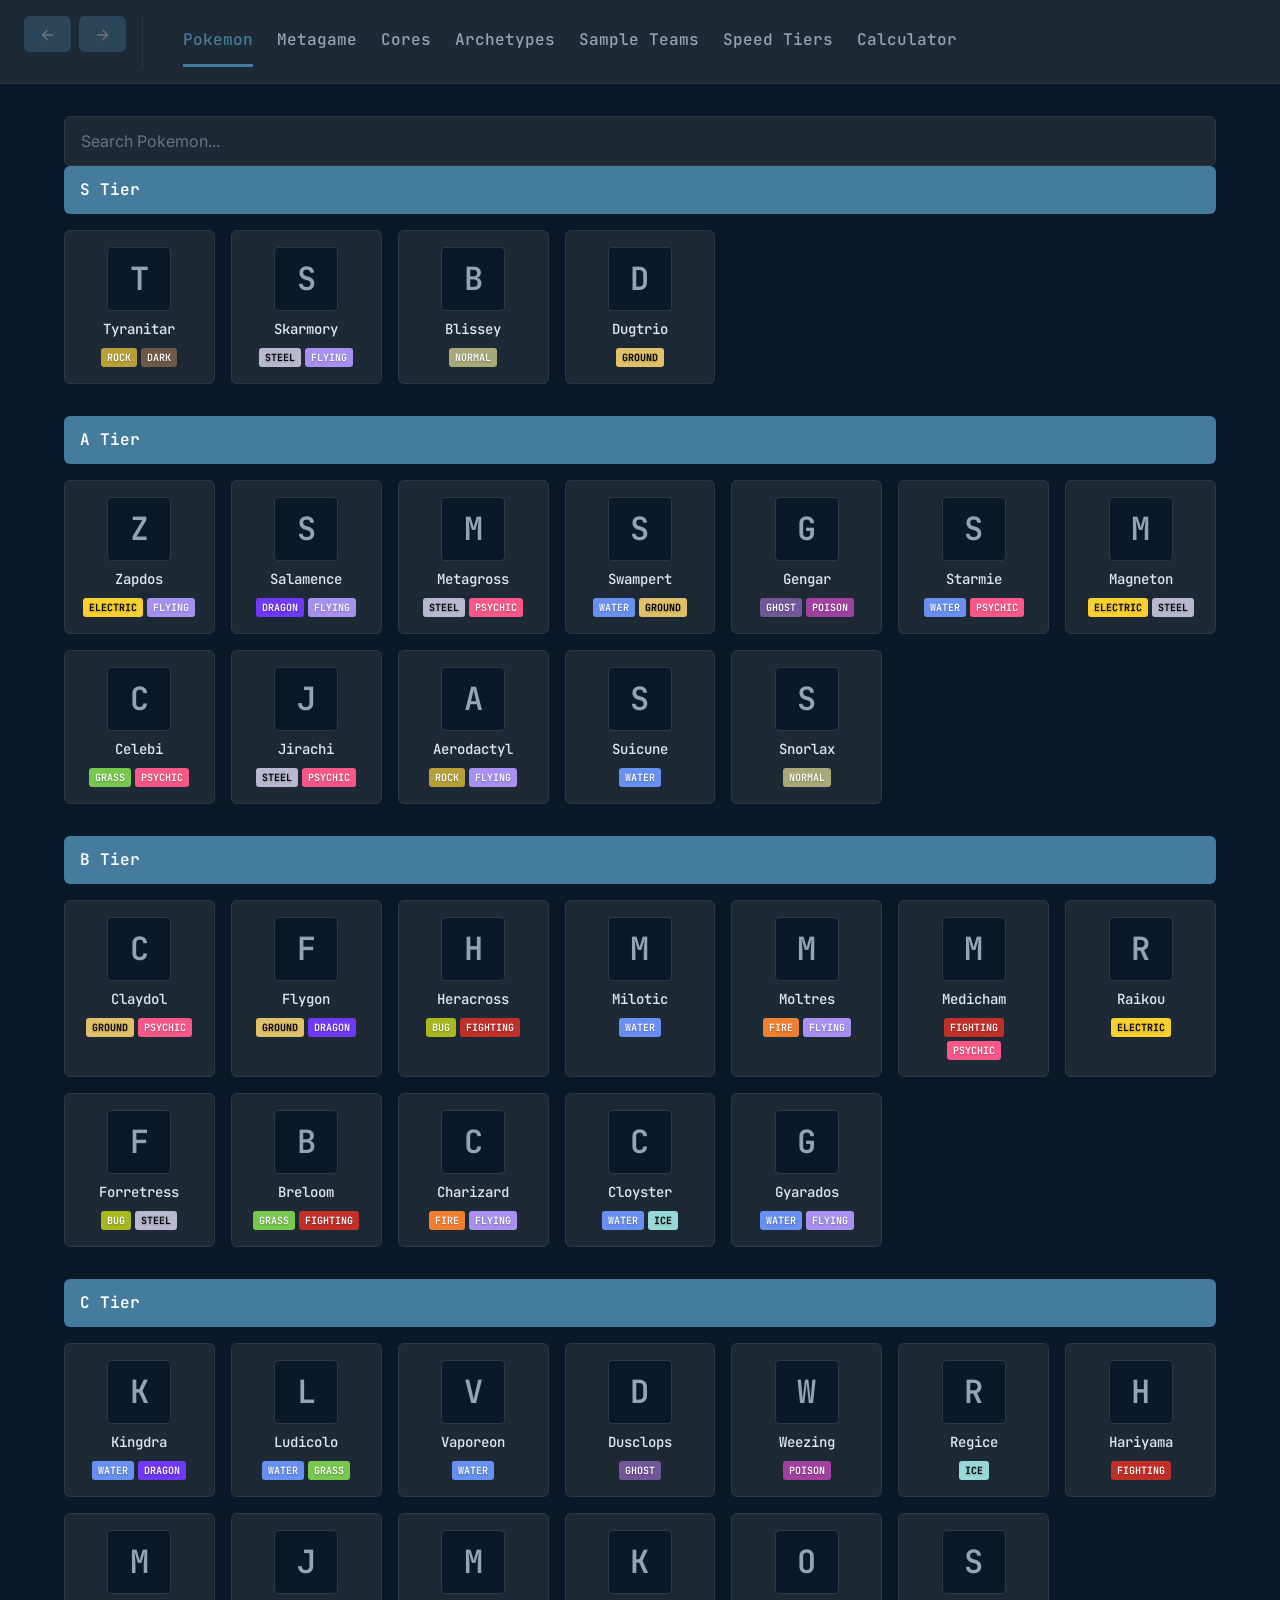
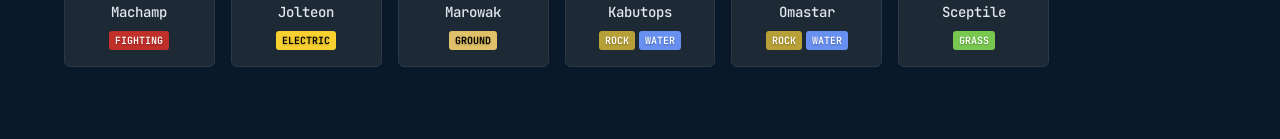
==== commit 78ba1d76: "Replace modal with section-based Pokemon detail view - Pokemon details now display as a full page se" ====
--- a/adv-ou/index.html
+++ b/adv-ou/index.html
@@ -93,40 +93,36 @@
             color: white;
         }
 
-        /* Navigation history buttons - must be above modal */
+        /* Navigation history buttons - prominent styling like back button */
         .nav-history-buttons {
             display: flex;
-            gap: 4px;
+            gap: 8px;
             margin-right: var(--space-4);
             padding-right: var(--space-4);
             border-right: 1px solid var(--color-border);
-            position: relative;
-            z-index: 10000;
         }
 
         .nav-history-btn {
-            background: var(--color-bg-surface);
-            color: var(--color-text-primary);
-            border: 1px solid var(--color-border);
-            border-radius: var(--radius-sm);
-            width: 32px;
-            height: 32px;
-            font-size: 16px;
+            background: var(--color-sapphire);
+            color: white;
+            border: none;
+            border-radius: var(--radius-md);
+            padding: var(--space-2) var(--space-4);
+            font-size: var(--text-base);
+            font-weight: var(--font-weight-medium);
             cursor: pointer;
             transition: all var(--transition-fast);
             display: flex;
             align-items: center;
             justify-content: center;
-            font-family: var(--font-mono);
-            position: relative;
-            z-index: 10000;
+            font-family: var(--font-sans);
+            min-width: 44px;
+            height: 36px;
         }
 
         /* Active/enabled state */
         .nav-history-btn:not(:disabled):hover {
-            background: var(--color-sapphire);
-            border-color: var(--color-sapphire);
-            color: white;
+            background: #5a8fb0;
             transform: translateY(-1px);
         }
 
@@ -134,29 +130,17 @@
             transform: translateY(0);
         }
 
-        /* Disabled state - looks unavailable, not error */
+        /* Disabled state - faded but same style */
         .nav-history-btn:disabled {
-            opacity: 0.3;
+            opacity: 0.35;
             cursor: not-allowed;
-            background: var(--color-bg-surface);
-            border-color: var(--color-border);
-            color: var(--color-text-secondary);
-        }
-
-        /* Remove any red/error styling */
-        .nav-history-btn:disabled::before {
-            content: none;
+            background: var(--color-sapphire);
         }
 
         /* Highlighted set in Pokemon detail */
         .set-highlighted {
             border: 2px solid var(--color-sapphire) !important;
             box-shadow: 0 0 12px rgba(69, 123, 157, 0.4);
-        }
-
-        /* Modal scroll lock - when body is locked */
-        body.modal-open {
-            overflow: hidden !important;
         }
     </style>
 </head>
@@ -237,13 +221,13 @@
                 <div class="calc-result hidden" id="calc-result"></div>
             </div>
         </section>
+
+        <!-- Pokemon Detail Section (replaces modal) -->
+        <section id="pokemon-detail" class="section">
+            <div id="pokemon-detail-content"></div>
+        </section>
         </div><!-- /.container -->
     </main>
-
-    <!-- Detail View Modal -->
-    <div class="detail-view" id="detail-view">
-        <div class="detail-content" id="detail-content"></div>
-    </div>
 
     <script>
         // Global data storage
@@ -834,35 +818,37 @@
         }
 
         // =========================
-        // Navigation History (Enhanced)
+        // Navigation History (Simplified - no modals)
         // =========================
         const navHistory = [];
         let navHistoryIndex = -1;
 
-        // Helper: Get current tab ID
-        function getCurrentTabId() {
-            const activeTab = document.querySelector('.nav-tab.active');
-            return activeTab ? activeTab.dataset.section : 'pokemon';
-        }
-
-        // Helper: Get current app state (includes modal state)
+        // Helper: Get current section ID
+        function getCurrentSectionId() {
+            const activeSection = document.querySelector('.section.active');
+            return activeSection ? activeSection.id : 'pokemon';
+        }
+
+        // Helper: Get current app state
         function getCurrentState() {
-            const detailView = document.getElementById('detail-view');
-            const detailOpen = detailView && detailView.classList.contains('active');
-            const detailContent = document.getElementById('detail-content');
-
             return {
-                tabId: getCurrentTabId(),
-                scrollY: detailOpen ? parseInt(document.body.dataset.scrollY || 0) : window.scrollY,
-                modalType: detailOpen ? 'pokemon' : null,
-                modalKey: detailOpen && detailContent ? detailContent.dataset.pokemonKey : null,
-                highlightSet: detailOpen && detailContent ? detailContent.dataset.highlightSet : null,
+                sectionId: getCurrentSectionId(),
+                scrollY: window.scrollY,
                 timestamp: Date.now()
             };
         }
 
         // Helper: Add state to history
         function addToHistory(state) {
+            // Don't add duplicate states
+            if (navHistoryIndex >= 0) {
+                const lastState = navHistory[navHistoryIndex];
+                if (lastState.sectionId === state.sectionId &&
+                    Math.abs(lastState.scrollY - state.scrollY) < 50) {
+                    return; // Skip duplicate
+                }
+            }
+
             // Remove any forward history when making new navigation
             navHistory.splice(navHistoryIndex + 1);
 
@@ -876,54 +862,37 @@
 
         // Helper: Restore a history state
         function restoreState(state) {
-            // Close any open modals first (without adding to history)
-            const detailView = document.getElementById('detail-view');
-            if (detailView && detailView.classList.contains('active')) {
-                detailView.classList.remove('active');
-                unlockBodyScroll();
-            }
-
-            // Switch to correct tab
+            // Switch to correct section
             document.querySelectorAll('.nav-tab').forEach(t => t.classList.remove('active'));
             document.querySelectorAll('.section').forEach(s => s.classList.remove('active'));
 
-            const tab = document.querySelector(`[data-section="${state.tabId}"]`);
-            const section = document.getElementById(state.tabId);
+            // Find and activate the tab (if it exists for this section)
+            const tab = document.querySelector(`[data-section="${state.sectionId}"]`);
+            const section = document.getElementById(state.sectionId);
 
             if (tab) tab.classList.add('active');
             if (section) section.classList.add('active');
 
             // Restore scroll position
             window.scrollTo(0, state.scrollY || 0);
-
-            // Re-open modal if it was open
-            if (state.modalType === 'pokemon' && state.modalKey) {
-                setTimeout(() => {
-                    showPokemonDetailInternal(state.modalKey, state.highlightSet);
-                }, 50);
-            }
-        }
-
-        // Navigate to a specific tab and scroll to element
-        function navigateToSection(tabId, elementId = null, addToHistoryFlag = true) {
+        }
+
+        // Navigate to a specific section and scroll to element
+        function navigateToSection(sectionId, elementId = null, addToHistoryFlag = true) {
             // Save current state to history before navigating
             if (addToHistoryFlag) {
                 addToHistory(getCurrentState());
             }
 
-            // Close any open modal first
-            const detailView = document.getElementById('detail-view');
-            if (detailView && detailView.classList.contains('active')) {
-                detailView.classList.remove('active');
-                unlockBodyScroll();
-            }
-
-            // Switch tab
+            // Switch section
             document.querySelectorAll('.nav-tab').forEach(t => t.classList.remove('active'));
             document.querySelectorAll('.section').forEach(s => s.classList.remove('active'));
 
-            document.querySelector(`[data-section="${tabId}"]`).classList.add('active');
-            document.getElementById(tabId).classList.add('active');
+            const tab = document.querySelector(`[data-section="${sectionId}"]`);
+            const section = document.getElementById(sectionId);
+
+            if (tab) tab.classList.add('active');
+            if (section) section.classList.add('active');
 
             window.scrollTo(0, 0);
 
@@ -963,32 +932,6 @@
             const fwdBtn = document.getElementById('nav-forward');
             if (backBtn) backBtn.disabled = navHistoryIndex <= 0;
             if (fwdBtn) fwdBtn.disabled = navHistoryIndex >= navHistory.length - 1;
-        }
-
-        // =========================
-        // Body Scroll Lock (for modals)
-        // =========================
-        function lockBodyScroll() {
-            const scrollY = window.scrollY;
-            document.body.dataset.scrollY = scrollY;
-            document.body.style.overflow = 'hidden';
-            document.body.style.position = 'fixed';
-            document.body.style.top = `-${scrollY}px`;
-            document.body.style.width = '100%';
-            document.body.classList.add('modal-open');
-        }
-
-        function unlockBodyScroll() {
-            const scrollY = document.body.dataset.scrollY;
-            document.body.style.overflow = '';
-            document.body.style.position = '';
-            document.body.style.top = '';
-            document.body.style.width = '';
-            document.body.classList.remove('modal-open');
-
-            if (scrollY) {
-                window.scrollTo(0, parseInt(scrollY));
-            }
         }
 
         // Handle key feature click - uses modular parseFeature system
@@ -1095,27 +1038,18 @@
             container.innerHTML = html || '<div class="card"><p>No Pokemon found.</p></div>';
         }
 
-        // Internal modal open (doesn't add to history) - used by restoreState
-        function showPokemonDetailInternal(key, highlightSetKey = null) {
+        // Show Pokemon detail as a page (not modal)
+        function showPokemonDetail(key, highlightSetKey = null) {
             const mon = pokemonData.pokemon[key];
             if (!mon) return;
 
-            // Store keys in detail-content for state restoration
-            const detailContent = document.getElementById('detail-content');
-            const detailView = document.getElementById('detail-view');
-            detailContent.dataset.pokemonKey = key;
-            detailContent.dataset.highlightSet = highlightSetKey || '';
-
-            // Reset modal scroll to top (fixes scroll persisting between modals)
-            detailView.scrollTop = 0;
-
-            // Lock body scroll
-            lockBodyScroll();
+            // Add current state to history before navigating
+            addToHistory(getCurrentState());
 
             const stats = mon.base_stats;
+            const container = document.getElementById('pokemon-detail-content');
 
             let html = `
-                <button class="close-btn" onclick="closeDetail()">← Back</button>
                 <div class="pokemon-detail-header">
                     <div class="pokemon-detail-sprite">
                         ${createSprite(mon.name, 96, true)}
@@ -1175,8 +1109,15 @@
                 `;
             }
 
-            detailContent.innerHTML = html;
-            document.getElementById('detail-view').classList.add('active');
+            container.innerHTML = html;
+
+            // Switch to pokemon-detail section
+            document.querySelectorAll('.nav-tab').forEach(t => t.classList.remove('active'));
+            document.querySelectorAll('.section').forEach(s => s.classList.remove('active'));
+            document.getElementById('pokemon-detail').classList.add('active');
+
+            // Scroll to top
+            window.scrollTo(0, 0);
 
             // Scroll to highlighted set if specified
             if (highlightSetKey) {
@@ -1187,36 +1128,6 @@
                     }
                 }, 100);
             }
-        }
-
-        // Public modal open (adds to history)
-        function showPokemonDetail(key, highlightSetKey = null) {
-            // Add current state to history BEFORE opening modal
-            addToHistory(getCurrentState());
-
-            // Open modal internally
-            showPokemonDetailInternal(key, highlightSetKey);
-
-            // Add modal state to history
-            addToHistory({
-                tabId: getCurrentTabId(),
-                scrollY: parseInt(document.body.dataset.scrollY || 0),
-                modalType: 'pokemon',
-                modalKey: key,
-                highlightSet: highlightSetKey,
-                timestamp: Date.now()
-            });
-        }
-
-        function closeDetail() {
-            const detailView = document.getElementById('detail-view');
-            detailView.classList.remove('active');
-
-            // Restore body scroll
-            unlockBodyScroll();
-
-            // Add closed state to history
-            addToHistory(getCurrentState());
         }
 
         // Render metagame overview
@@ -1833,8 +1744,8 @@
                 e.preventDefault();
                 const targetSection = this.dataset.section;
 
-                // Only navigate if switching to a different tab
-                if (targetSection !== getCurrentTabId()) {
+                // Only navigate if switching to a different section
+                if (targetSection !== getCurrentSectionId()) {
                     navigateToSection(targetSection, null, true);
                 }
             });
@@ -1847,11 +1758,6 @@
 
         document.getElementById('teams-search').addEventListener('input', function() {
             renderSampleTeams(this.value);
-        });
-
-        // Close modal on escape
-        document.addEventListener('keydown', function(e) {
-            if (e.key === 'Escape') closeDetail();
         });
 
         // Initialize history on page load
--- a/adv-ou/css/layout.css
+++ b/adv-ou/css/layout.css
@@ -184,52 +184,11 @@
 }
 
 /* =========================
-   Detail View Modal
-   ========================= */
-.detail-view {
-  position: fixed;
-  top: 0;
-  left: 0;
-  width: 100%;
-  height: 100vh;
-  background: var(--color-bg-primary);
-  z-index: 9999;
-  overflow-y: auto;
-  transform: translateX(100%);
-  transition: transform var(--transition-normal);
-}
-
-.detail-view.active {
-  transform: translateX(0);
-}
-
-.detail-content {
+   Pokemon Detail Section
+   ========================= */
+#pokemon-detail-content {
   max-width: 800px;
   margin: 0 auto;
-  background: var(--color-bg-surface);
-  border-radius: var(--radius-lg);
-  padding: var(--space-6);
-  min-height: 100vh;
-}
-
-.close-btn {
-  position: sticky;
-  top: 0;
-  background: var(--color-sapphire);
-  color: white;
-  border: none;
-  padding: var(--space-3) var(--space-4);
-  border-radius: var(--radius-md);
-  cursor: pointer;
-  font-family: var(--font-sans);
-  font-size: var(--text-base);
-  font-weight: var(--font-weight-medium);
-  margin-bottom: var(--space-4);
-  transition: background var(--transition-normal);
-}
-
-.close-btn:hover {
-  background: #5a8fb0;
 }
 
 /* =========================
